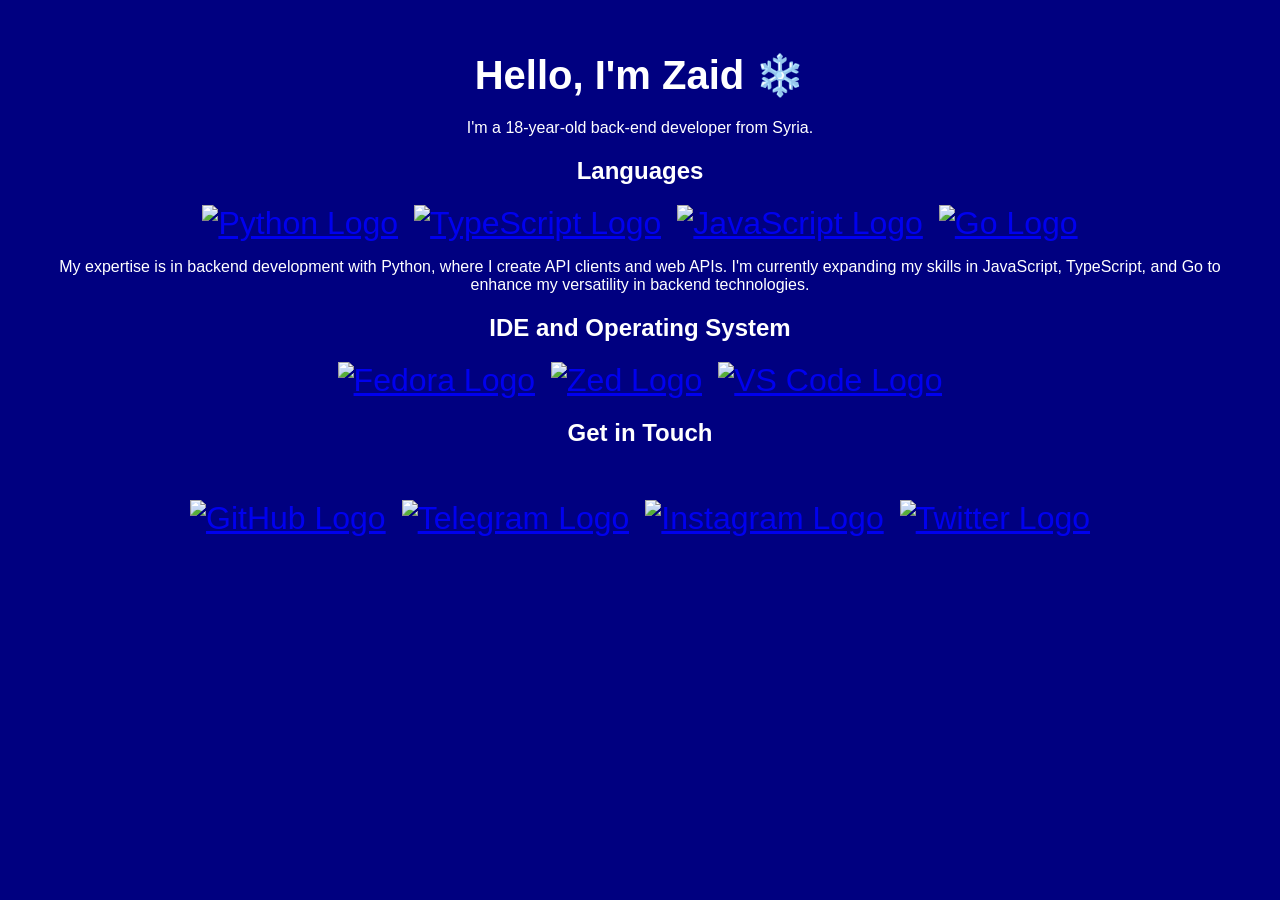
==== index.html @ 9bddb58c "Update index.html" ====
<!DOCTYPE html>
<html lang="en">
<head>
    <meta charset="UTF-8">
    <meta name="viewport" content="width=device-width, initial-scale=1.0">
    <meta property="og:title" content="It's Zaid" />
    <meta property="og:description" content="NOT BLUE" />
    <meta property="og:type" content="website" />
    <meta property="og:url" content="https://zaid.pro" />
    <meta property="og:image" content="https://avatars.githubusercontent.com/u/162994967?v=4" />
    <title>BLUE</title>
    <link rel="icon" type="image/png" href="https://raw.githubusercontent.com/7n2/nothing/main/me.png">
    <style>
        /* Base Styles */
        body {
            font-family: Arial, sans-serif;
            background-color: #000080;
            color: white;
            text-align: center;
            padding: 2em;
            margin: 0;
        }

        h1 {
            font-size: 2.5em;
            margin: 0.5em 0;
        }

        .section {
            opacity: 0;
            transform: translateY(30px);
            transition: opacity 1s ease, transform 1s ease;
            text-align: center;
        }

        .section.show {
            opacity: 1;
            transform: translateY(0);
        }

        .icons {
            display: flex;
            justify-content: center;
            gap: 1em;
            opacity: 0;
            transform: scale(0.8);
            transition: opacity 1s ease, transform 1s ease;
        }

        .icons.show {
            opacity: 1;
            transform: scale(1);
        }

        .icon {
            font-size: 2em;
            transition: transform 0.3s;
        }

        .icon:hover {
            transform: scale(1.2);
            color: #00bfff;
        }
    </style>
</head>
<body>
    <h1 class="section">Hello, I'm Zaid ❄️</h1>
    <p class="section">I'm a 18-year-old back-end developer from Syria.</p>

    <h2 class="section icons">Languages</h2>
    <div class="icons">
        <span class="icon">
            <a href="https://www.python.org/" target="_blank"><img src="https://raw.githubusercontent.com/devicons/devicon/refs/heads/master/icons/python/python-original.svg" height="50" width="50" alt="Python Logo" /></a> 
        </span>
        <span class="icon">
            <a href="https://www.typescriptlang.org/" target="_blank"><img src="https://raw.githubusercontent.com/devicons/devicon/master/icons/typescript/typescript-plain.svg" height="50" width="50" alt="TypeScript Logo" /></a>
        </span>
        <span class="icon">
            <a href="https://www.javascript.com/" target="_blank"><img src="https://raw.githubusercontent.com/devicons/devicon/refs/heads/master/icons/javascript/javascript-plain.svg" height="50" width="50" alt="JavaScript Logo" /></a> 
        </span>
        <span class="icon">
            <a href="https://go.dev/" target="_blank"><img src="https://go.dev/images/go-logo-white.svg" height="50" width="50" alt="Go Logo" /></a> 
        </span>
    </div>
    <p class="section">My expertise is in backend development with Python, where I create API clients and web APIs. I'm currently expanding my skills in JavaScript, TypeScript, and Go to enhance my versatility in backend technologies.</p>

    <h2 class="section icons">IDE and Operating System</h2>
    <div class="icons">
        <span class="icon">
            <a href="https://www.fedoraproject.org/" target="_blank"><img src="https://raw.githubusercontent.com/devicons/devicon/refs/heads/master/icons/fedora/fedora-plain.svg" height="50" width="50" alt="Fedora Logo" /></a> 
        </span>
        <span class="icon">
            <a href="https://zed.dev" target="_blank"><img src="https://zed.dev/favicon_white_64.png" height="50" width="50" alt="Zed Logo" /></a>
        </span>
        <span class="icon">
            <a href="https://code.visualstudio.com/" target="_blank"><img src="https://raw.githubusercontent.com/devicons/devicon/refs/heads/master/icons/vscode/vscode-original.svg" height="50" width="50" alt="VS Code Logo" /></a> 
        </span>
    </div>

    <h2 class="section icons">Get in Touch</h2>
    <p class="section">Feel free to reach out to me via my social media profiles below.</p>
    <div class="icons">
        <span class="icon">
            <a href="https://github.com/z44d" target="_blank"><img src="https://raw.githubusercontent.com/7n2/nothing/main/github-mark-white.png" height="50" width="50" alt="GitHub Logo" /></a> 
        </span>
        <span class="icon">
            <a href="https://telegram.me/DevZaid" target="_blank"><img src="https://raw.githubusercontent.com/7n2/nothing/main/tg.png" height="50" width="50" alt="Telegram Logo" /></a>
        </span>
        <span class="icon">
            <a href="https://instagram.com/22dec06" target="_blank"><img src="https://raw.githubusercontent.com/7n2/nothing/main/insta.png" height="50" width="50" alt="Instagram Logo" /></a> 
        </span>
        <span class="icon">
            <a href="https://x.com/y88f8" target="_blank"><img src="https://upload.wikimedia.org/wikipedia/commons/5/57/X_logo_2023_%28white%29.png" height="50" width="50" alt="Twitter Logo" /></a> 
        </span>
    </div>

    <script>
        // Function to reveal sections with a delay
        function revealSections() {
            const sections = document.querySelectorAll('.section');
            sections.forEach((section, index) => {
                setTimeout(() => {
                    section.classList.add('show');
                }, index * 200); // Staggered animation by 200ms for each section
            });
        }

        // Function to reveal icons with a delay
        function revealIcons() {
            const icons = document.querySelectorAll('.icons');
            icons.forEach((iconSet, index) => {
                setTimeout(() => {
                    iconSet.classList.add('show');
                }, index * 200); // Staggered icon appearance
            });
        }

        // Trigger animations on page load
        window.addEventListener('load', () => {
            revealSections();
            revealIcons();
        });
    </script>
</body>
</html>
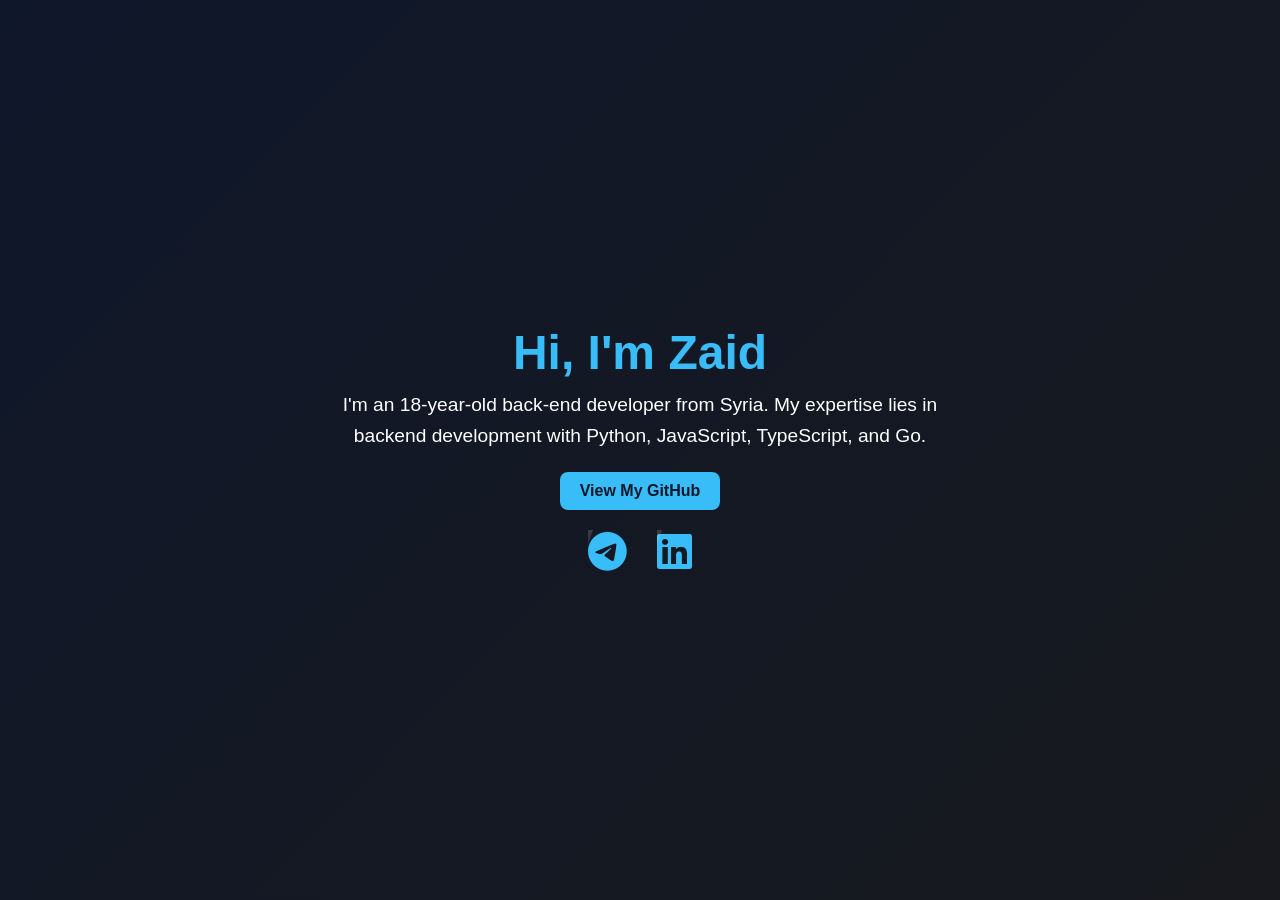
==== commit dbc58f89: "Update index.html" ====
--- a/index.html
+++ b/index.html
@@ -1,145 +1,169 @@
 <!DOCTYPE html>
 <html lang="en">
 <head>
-    <meta charset="UTF-8">
-    <meta name="viewport" content="width=device-width, initial-scale=1.0">
-    <meta property="og:title" content="It's Zaid" />
-    <meta property="og:description" content="NOT BLUE" />
+  <meta charset="UTF-8" />
+  <meta name="viewport" content="width=device-width, initial-scale=1.0" />
+  <title>Zaid — Backend Developer</title>
+  <meta property="og:description" content="NOT BLUE" />
     <meta property="og:type" content="website" />
     <meta property="og:url" content="https://zaid.pro" />
     <meta property="og:image" content="https://avatars.githubusercontent.com/u/162994967?v=4" />
-    <title>BLUE</title>
-    <link rel="icon" type="image/png" href="https://raw.githubusercontent.com/7n2/nothing/main/me.png">
-    <style>
-        /* Base Styles */
-        body {
-            font-family: Arial, sans-serif;
-            background-color: #000080;
-            color: white;
-            text-align: center;
-            padding: 2em;
-            margin: 0;
-        }
 
-        h1 {
-            font-size: 2.5em;
-            margin: 0.5em 0;
-        }
+  <link rel="icon" type="image/png" href="https://avatars.githubusercontent.com/u/162994967?v=4">
+  <link href="https://cdnjs.cloudflare.com/ajax/libs/font-awesome/6.5.0/css/all.min.css" rel="stylesheet" />
 
-        .section {
-            opacity: 0;
-            transform: translateY(30px);
-            transition: opacity 1s ease, transform 1s ease;
-            text-align: center;
-        }
+  <style>
+    * {
+      margin: 0;
+      padding: 0;
+      box-sizing: border-box;
+    }
 
-        .section.show {
-            opacity: 1;
-            transform: translateY(0);
-        }
+    html, body {
+      height: 100%;
+      font-family: 'Segoe UI', Tahoma, Geneva, Verdana, sans-serif;
+      overflow: hidden;
+    }
 
-        .icons {
-            display: flex;
-            justify-content: center;
-            gap: 1em;
-            opacity: 0;
-            transform: scale(0.8);
-            transition: opacity 1s ease, transform 1s ease;
-        }
+    
+    body {
+      background: linear-gradient(-45deg, #000000, #0f0f0f, #1a1a1a, #0f172a);
+      background-size: 400% 400%;
+      animation: gradientMove 5s ease infinite;
+      color: white;
+    }
 
-        .icons.show {
-            opacity: 1;
-            transform: scale(1);
-        }
+    @keyframes gradientMove {
+      0% { background-position: 0% 50%; }
+      50% { background-position: 100% 50%; }
+      100% { background-position: 0% 50%; }
+    }
 
-        .icon {
-            font-size: 2em;
-            transition: transform 0.3s;
-        }
+    .content {
+      height: 100%;
+      display: flex;
+      flex-direction: column;
+      justify-content: center;
+      align-items: center;
+      text-align: center;
+      padding: 20px;
+    }
 
-        .icon:hover {
-            transform: scale(1.2);
-            color: #00bfff;
-        }
-    </style>
+    h1 {
+      font-size: 3em;
+      margin-bottom: 10px;
+      color: #38bdf8;
+    }
+
+    p {
+      font-size: 1.2em;
+      max-width: 600px;
+      margin-bottom: 20px;
+      line-height: 1.6;
+    }
+
+    .button {
+      position: relative;
+      display: inline-block;
+      background-color: #38bdf8;
+      color: #0f172a;
+      padding: 10px 20px;
+      text-decoration: none;
+      border-radius: 8px;
+      font-weight: bold;
+      margin-bottom: 20px;
+      overflow: hidden;
+      transition: background 0.3s, transform 0.1s;
+    }
+
+    .button:hover {
+      background-color: #0ea5e9;
+    }
+
+    .button:active {
+      transform: scale(0.95);
+    }
+
+    .button::before {
+      content: '';
+      position: absolute;
+      top: 0;
+      left: -75%;
+      width: 50%;
+      height: 100%;
+      background: linear-gradient(120deg, rgba(255,255,255,0.3), transparent);
+      transform: skewX(-20deg);
+    }
+
+    .button:hover::before {
+      animation: shine 0.75s ease-out;
+    }
+
+    @keyframes shine {
+      0% { left: -75%; }
+      100% { left: 125%; }
+    }
+
+    .social-icons {
+      display: flex;
+      gap: 30px;
+    }
+
+    .social-icons a {
+      position: relative;
+      font-size: 2.5em;
+      color: #38bdf8;
+      transition: color 0.3s, transform 0.1s;
+      overflow: hidden;
+    }
+
+    .social-icons a:hover {
+      color: #0ea5e9;
+    }
+
+    .social-icons a:active {
+      transform: scale(0.95);
+    }
+
+    .social-icons a::before {
+      content: '';
+      position: absolute;
+      top: 0;
+      left: -60%;
+      width: 50%;
+      height: 100%;
+      background: linear-gradient(120deg, rgba(255,255,255,0.25), transparent);
+      transform: skewX(-20deg);
+      pointer-events: none;
+    }
+
+    .social-icons a:hover::before {
+      animation: shine-icon 0.7s ease-out;
+    }
+
+    @keyframes shine-icon {
+      0% { left: -60%; }
+      100% { left: 120%; }
+    }
+  </style>
 </head>
 <body>
-    <h1 class="section">Hello, I'm Zaid ❄️</h1>
-    <p class="section">I'm a 18-year-old back-end developer from Syria.</p>
 
-    <h2 class="section icons">Languages</h2>
-    <div class="icons">
-        <span class="icon">
-            <a href="https://www.python.org/" target="_blank"><img src="https://raw.githubusercontent.com/devicons/devicon/refs/heads/master/icons/python/python-original.svg" height="50" width="50" alt="Python Logo" /></a> 
-        </span>
-        <span class="icon">
-            <a href="https://www.typescriptlang.org/" target="_blank"><img src="https://raw.githubusercontent.com/devicons/devicon/master/icons/typescript/typescript-plain.svg" height="50" width="50" alt="TypeScript Logo" /></a>
-        </span>
-        <span class="icon">
-            <a href="https://www.javascript.com/" target="_blank"><img src="https://raw.githubusercontent.com/devicons/devicon/refs/heads/master/icons/javascript/javascript-plain.svg" height="50" width="50" alt="JavaScript Logo" /></a> 
-        </span>
-        <span class="icon">
-            <a href="https://go.dev/" target="_blank"><img src="https://go.dev/images/go-logo-white.svg" height="50" width="50" alt="Go Logo" /></a> 
-        </span>
+  <div class="content">
+    <h1>Hi, I'm Zaid</h1>
+    <p>I'm an 18-year-old back-end developer from Syria. My expertise lies in backend development with Python, JavaScript, TypeScript, and Go.</p>
+
+    <a class="button" href="https://github.com/z44d" target="_blank">View My GitHub</a>
+
+    <div class="social-icons">
+      <a href="https://t.me/DevZaid" target="_blank" title="Telegram">
+        <i class="fab fa-telegram"></i>
+      </a>
+      <a href="https://www.linkedin.com/in/z44d" target="_blank" title="LinkedIn">
+        <i class="fab fa-linkedin"></i>
+      </a>
     </div>
-    <p class="section">My expertise is in backend development with Python, where I create API clients and web APIs. I'm currently expanding my skills in JavaScript, TypeScript, and Go to enhance my versatility in backend technologies.</p>
+  </div>
 
-    <h2 class="section icons">IDE and Operating System</h2>
-    <div class="icons">
-        <span class="icon">
-            <a href="https://www.fedoraproject.org/" target="_blank"><img src="https://raw.githubusercontent.com/devicons/devicon/refs/heads/master/icons/fedora/fedora-plain.svg" height="50" width="50" alt="Fedora Logo" /></a> 
-        </span>
-        <span class="icon">
-            <a href="https://zed.dev" target="_blank"><img src="https://zed.dev/favicon_white_64.png" height="50" width="50" alt="Zed Logo" /></a>
-        </span>
-        <span class="icon">
-            <a href="https://code.visualstudio.com/" target="_blank"><img src="https://raw.githubusercontent.com/devicons/devicon/refs/heads/master/icons/vscode/vscode-original.svg" height="50" width="50" alt="VS Code Logo" /></a> 
-        </span>
-    </div>
-
-    <h2 class="section icons">Get in Touch</h2>
-    <p class="section">Feel free to reach out to me via my social media profiles below.</p>
-    <div class="icons">
-        <span class="icon">
-            <a href="https://github.com/z44d" target="_blank"><img src="https://raw.githubusercontent.com/7n2/nothing/main/github-mark-white.png" height="50" width="50" alt="GitHub Logo" /></a> 
-        </span>
-        <span class="icon">
-            <a href="https://telegram.me/DevZaid" target="_blank"><img src="https://raw.githubusercontent.com/7n2/nothing/main/tg.png" height="50" width="50" alt="Telegram Logo" /></a>
-        </span>
-        <span class="icon">
-            <a href="https://instagram.com/22dec06" target="_blank"><img src="https://raw.githubusercontent.com/7n2/nothing/main/insta.png" height="50" width="50" alt="Instagram Logo" /></a> 
-        </span>
-        <span class="icon">
-            <a href="https://x.com/y88f8" target="_blank"><img src="https://upload.wikimedia.org/wikipedia/commons/5/57/X_logo_2023_%28white%29.png" height="50" width="50" alt="Twitter Logo" /></a> 
-        </span>
-    </div>
-
-    <script>
-        // Function to reveal sections with a delay
-        function revealSections() {
-            const sections = document.querySelectorAll('.section');
-            sections.forEach((section, index) => {
-                setTimeout(() => {
-                    section.classList.add('show');
-                }, index * 200); // Staggered animation by 200ms for each section
-            });
-        }
-
-        // Function to reveal icons with a delay
-        function revealIcons() {
-            const icons = document.querySelectorAll('.icons');
-            icons.forEach((iconSet, index) => {
-                setTimeout(() => {
-                    iconSet.classList.add('show');
-                }, index * 200); // Staggered icon appearance
-            });
-        }
-
-        // Trigger animations on page load
-        window.addEventListener('load', () => {
-            revealSections();
-            revealIcons();
-        });
-    </script>
 </body>
 </html>
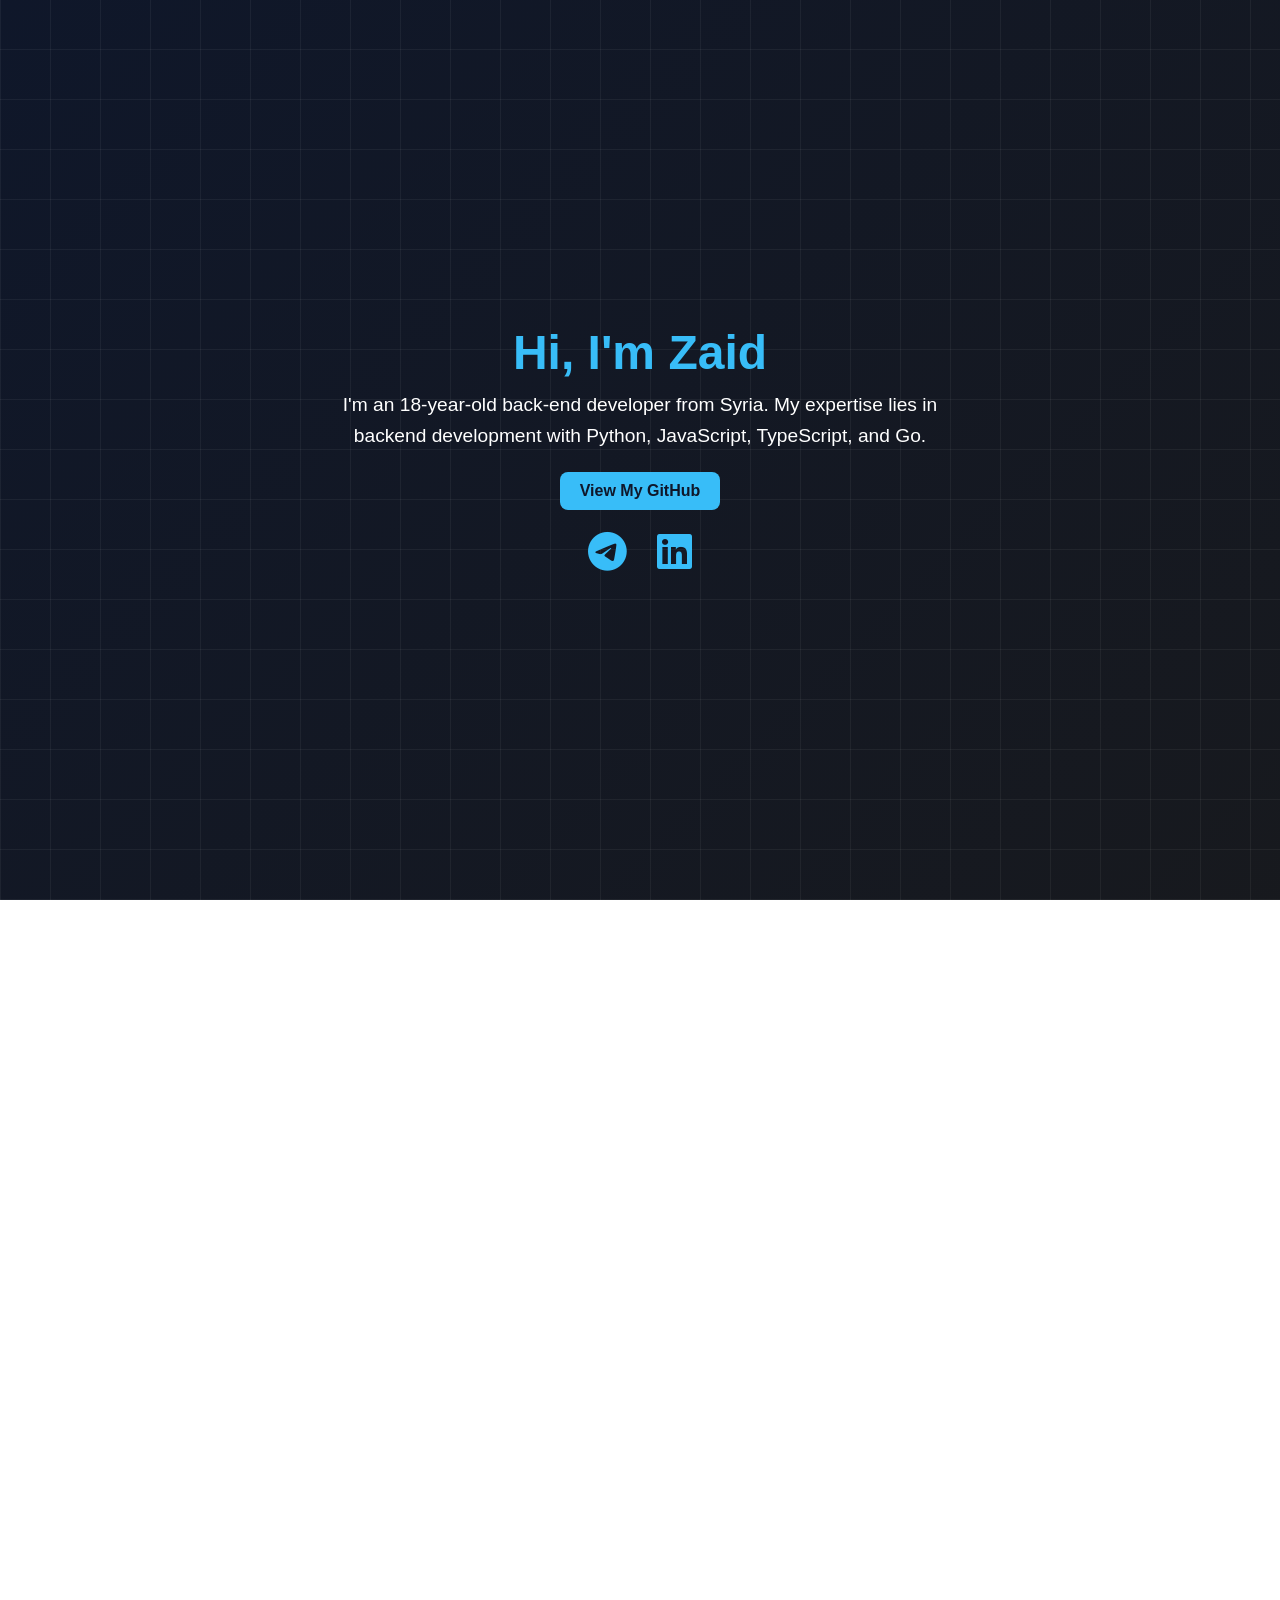
==== commit 0f277090: "Update index.html" ====
--- a/index.html
+++ b/index.html
@@ -4,10 +4,10 @@
   <meta charset="UTF-8" />
   <meta name="viewport" content="width=device-width, initial-scale=1.0" />
   <title>Zaid — Backend Developer</title>
-  <meta property="og:description" content="NOT BLUE" />
-    <meta property="og:type" content="website" />
-    <meta property="og:url" content="https://zaid.pro" />
-    <meta property="og:image" content="https://avatars.githubusercontent.com/u/162994967?v=4" />
+  <meta property="og:description" content=":)" />
+  <meta property="og:type" content="website" />
+  <meta property="og:url" content="https://zaid.pro" />
+  <meta property="og:image" content="https://avatars.githubusercontent.com/u/162994967?v=4" />
 
   <link rel="icon" type="image/png" href="https://avatars.githubusercontent.com/u/162994967?v=4">
   <link href="https://cdnjs.cloudflare.com/ajax/libs/font-awesome/6.5.0/css/all.min.css" rel="stylesheet" />
@@ -23,13 +23,13 @@
       height: 100%;
       font-family: 'Segoe UI', Tahoma, Geneva, Verdana, sans-serif;
       overflow: hidden;
+      position: relative;
     }
 
-    
     body {
       background: linear-gradient(-45deg, #000000, #0f0f0f, #1a1a1a, #0f172a);
       background-size: 400% 400%;
-      animation: gradientMove 5s ease infinite;
+      animation: gradientMove 1.5s linear infinite;
       color: white;
     }
 
@@ -39,7 +39,30 @@
       100% { background-position: 0% 50%; }
     }
 
+    /* شبكة خلفية متحركة */
+    body::before {
+      content: '';
+      position: absolute;
+      top: 0;
+      left: 0;
+      width: 200%;
+      height: 200%;
+      background-image: linear-gradient(0deg, rgba(255,255,255,0.05) 1px, transparent 1px),
+                        linear-gradient(90deg, rgba(255,255,255,0.05) 1px, transparent 1px);
+      background-size: 50px 50px;
+      animation: gridMove 8s linear infinite;
+      pointer-events: none;
+      z-index: 0;
+    }
+
+    @keyframes gridMove {
+      0% { transform: translate(0, 0); }
+      100% { transform: translate(-50px, -50px); }
+    }
+
     .content {
+      position: relative;
+      z-index: 1;
       height: 100%;
       display: flex;
       flex-direction: column;
@@ -93,10 +116,13 @@
       height: 100%;
       background: linear-gradient(120deg, rgba(255,255,255,0.3), transparent);
       transform: skewX(-20deg);
+      opacity: 0;
+      pointer-events: none;
     }
 
     .button:hover::before {
       animation: shine 0.75s ease-out;
+      opacity: 1;
     }
 
     @keyframes shine {
@@ -135,10 +161,12 @@
       background: linear-gradient(120deg, rgba(255,255,255,0.25), transparent);
       transform: skewX(-20deg);
       pointer-events: none;
+      opacity: 0;
     }
 
     .social-icons a:hover::before {
       animation: shine-icon 0.7s ease-out;
+      opacity: 1;
     }
 
     @keyframes shine-icon {
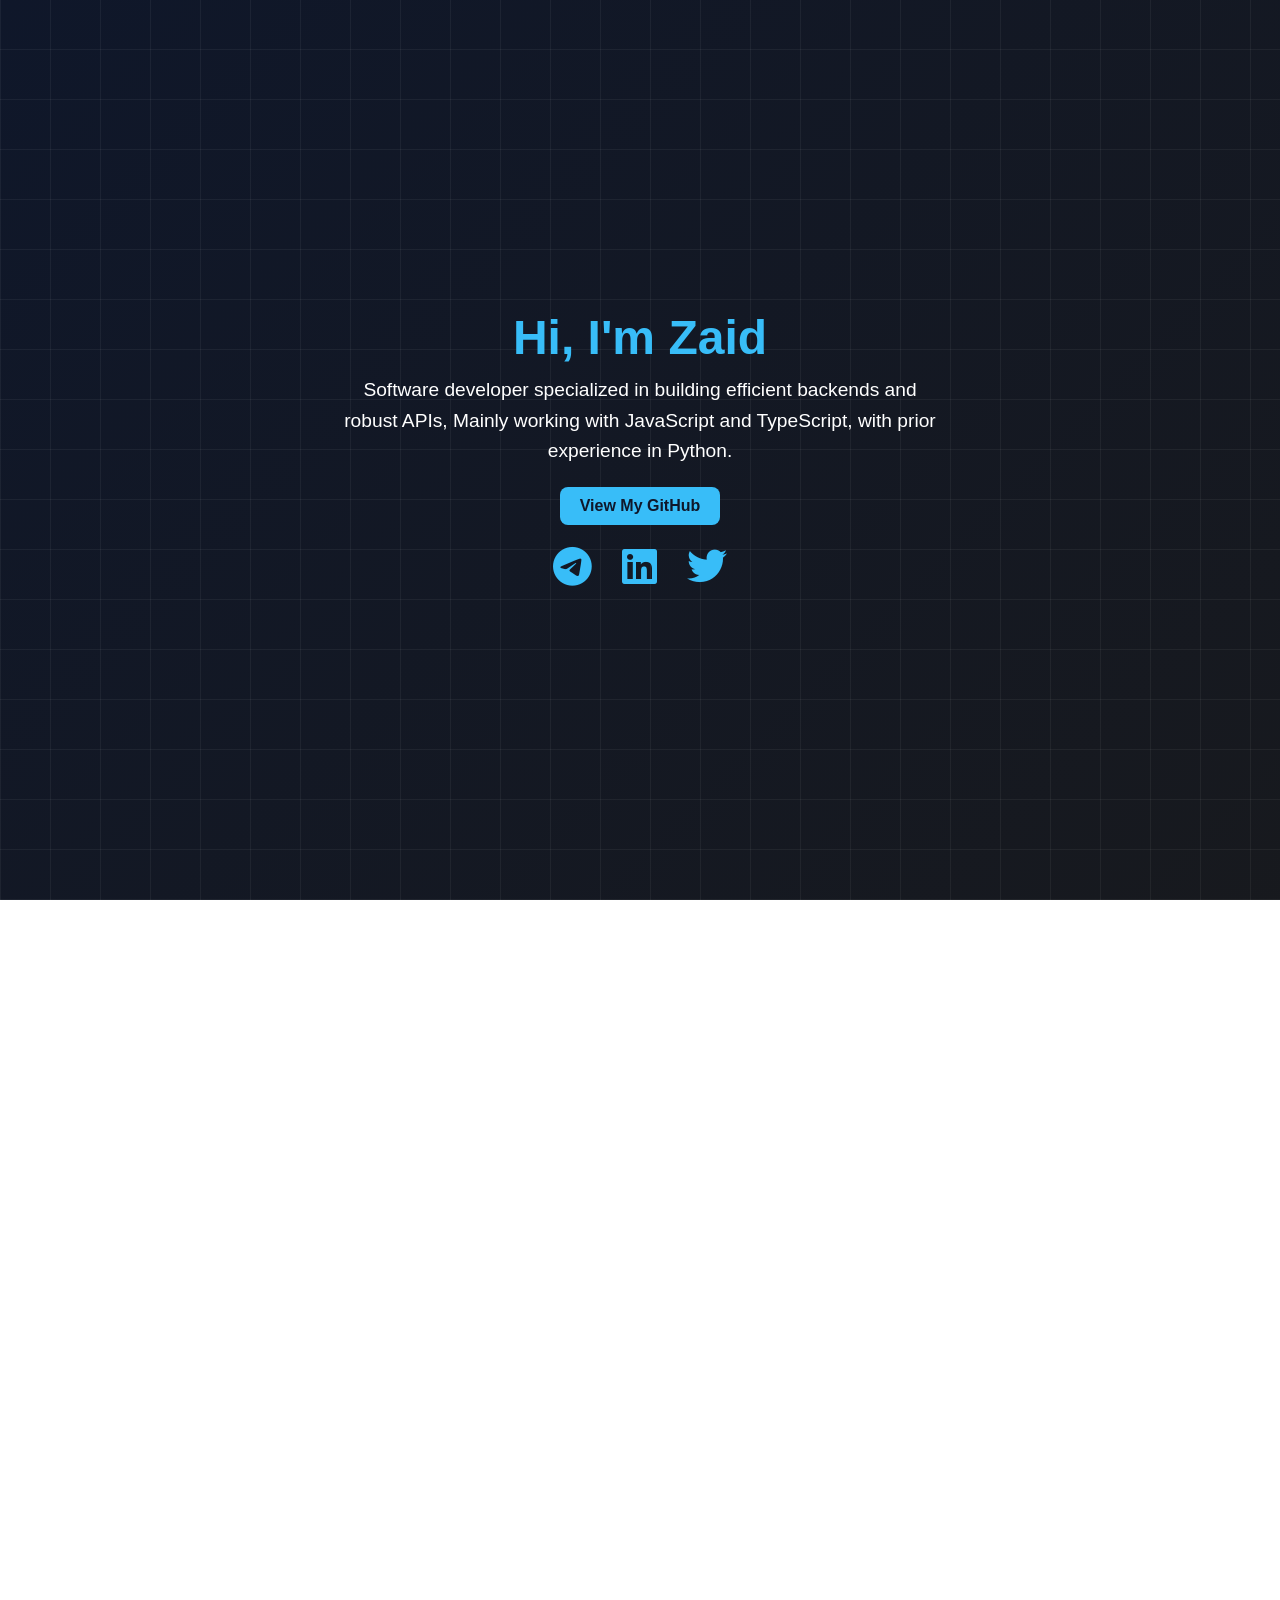
==== commit 28463007: "Update index.html" ====
--- a/index.html
+++ b/index.html
@@ -39,7 +39,6 @@
       100% { background-position: 0% 50%; }
     }
 
-    /* شبكة خلفية متحركة */
     body::before {
       content: '';
       position: absolute;
@@ -179,7 +178,8 @@
 
   <div class="content">
     <h1>Hi, I'm Zaid</h1>
-    <p>I'm an 18-year-old back-end developer from Syria. My expertise lies in backend development with Python, JavaScript, TypeScript, and Go.</p>
+    <p>Software developer specialized in building efficient backends and robust APIs,
+      Mainly working with JavaScript and TypeScript, with prior experience in Python.</p>
 
     <a class="button" href="https://github.com/z44d" target="_blank">View My GitHub</a>
 
@@ -190,6 +190,9 @@
       <a href="https://www.linkedin.com/in/z44d" target="_blank" title="LinkedIn">
         <i class="fab fa-linkedin"></i>
       </a>
+      <a href="https://x.com/0z44d" target="_blank" title="X">
+        <i class="fab fa-twitter"></i>
+      </a>
     </div>
   </div>
 
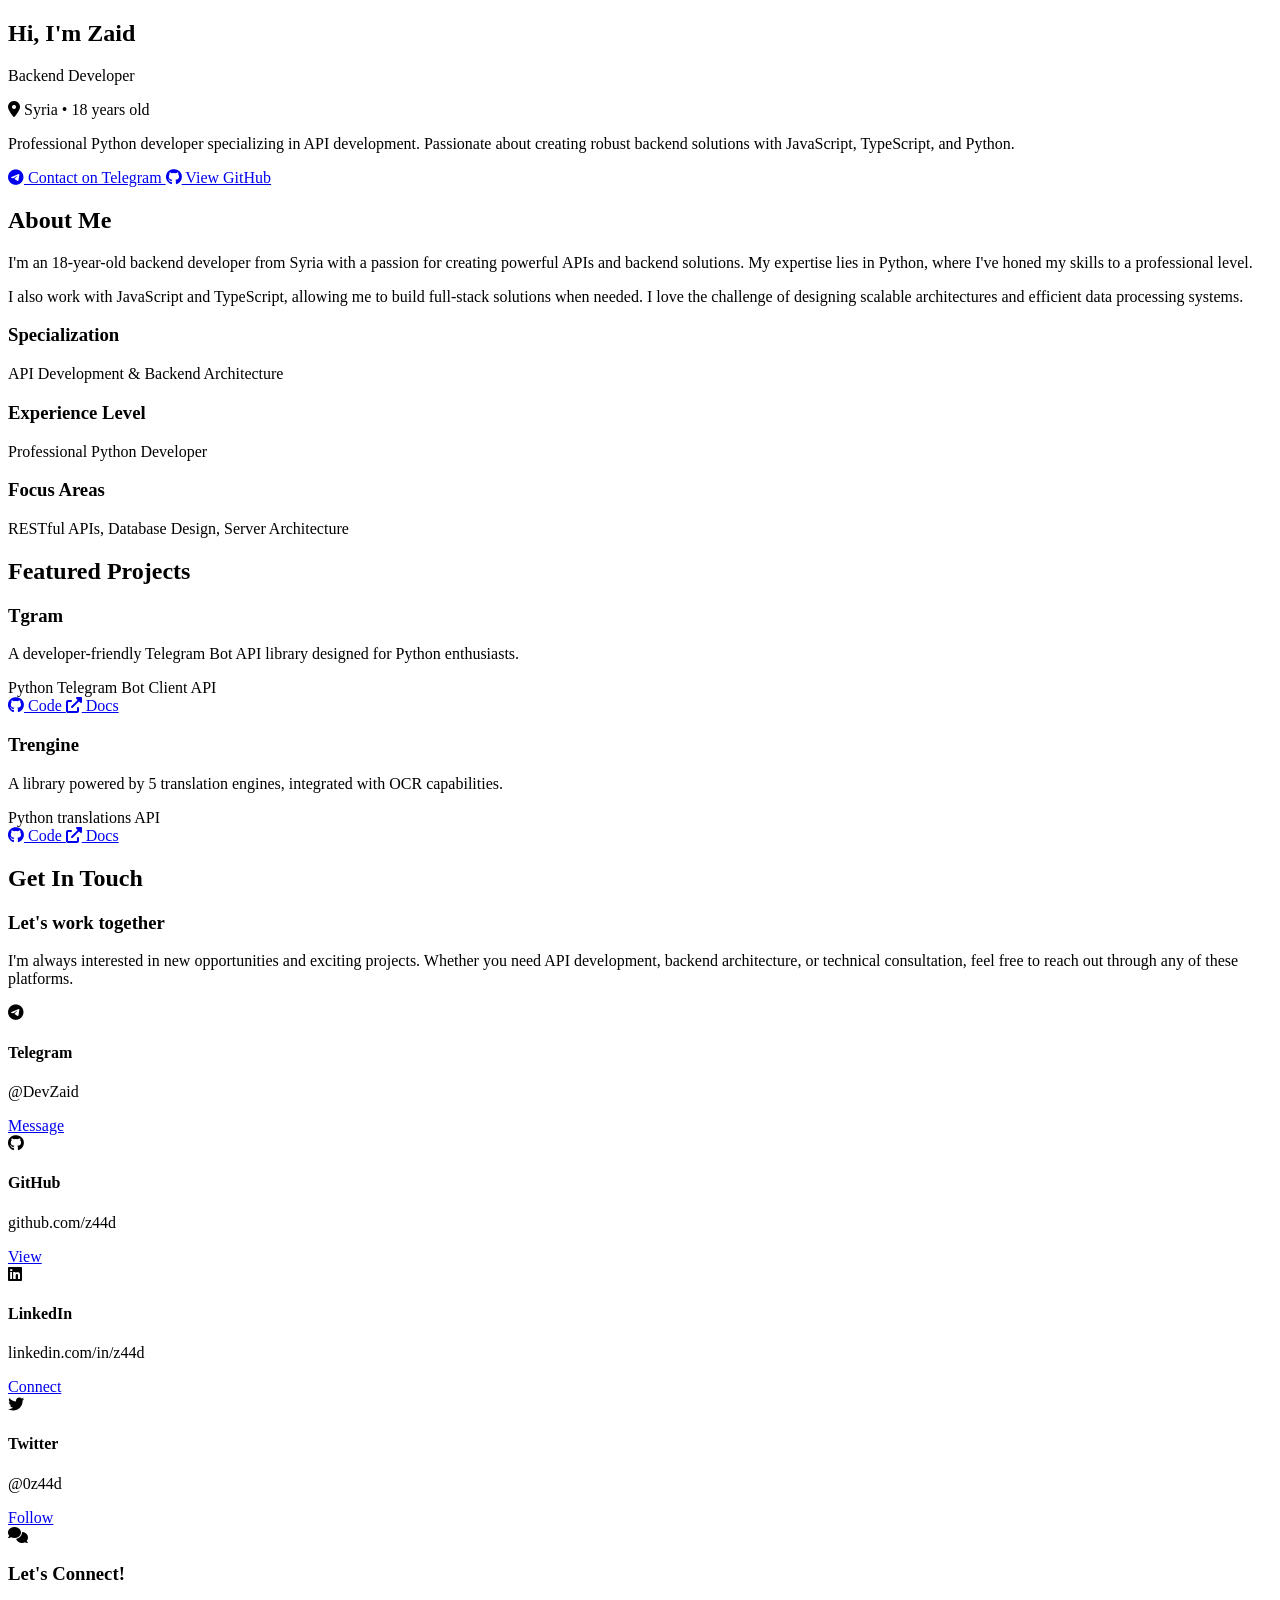
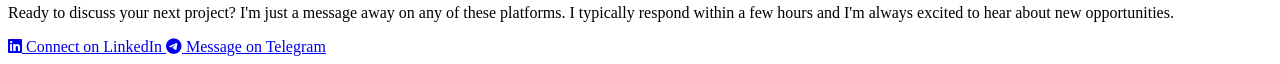
==== commit 868310e9: "Update index.html" ====
--- a/index.html
+++ b/index.html
@@ -1,200 +1,304 @@
 <!DOCTYPE html>
 <html lang="en">
 <head>
-  <meta charset="UTF-8" />
-  <meta name="viewport" content="width=device-width, initial-scale=1.0" />
-  <title>Zaid — Backend Developer</title>
-  <meta property="og:description" content=":)" />
-  <meta property="og:type" content="website" />
-  <meta property="og:url" content="https://zaid.pro" />
-  <meta property="og:image" content="https://avatars.githubusercontent.com/u/162994967?v=4" />
-
-  <link rel="icon" type="image/png" href="https://avatars.githubusercontent.com/u/162994967?v=4">
-  <link href="https://cdnjs.cloudflare.com/ajax/libs/font-awesome/6.5.0/css/all.min.css" rel="stylesheet" />
-
-  <style>
-    * {
-      margin: 0;
-      padding: 0;
-      box-sizing: border-box;
-    }
-
-    html, body {
-      height: 100%;
-      font-family: 'Segoe UI', Tahoma, Geneva, Verdana, sans-serif;
-      overflow: hidden;
-      position: relative;
-    }
-
-    body {
-      background: linear-gradient(-45deg, #000000, #0f0f0f, #1a1a1a, #0f172a);
-      background-size: 400% 400%;
-      animation: gradientMove 1.5s linear infinite;
-      color: white;
-    }
-
-    @keyframes gradientMove {
-      0% { background-position: 0% 50%; }
-      50% { background-position: 100% 50%; }
-      100% { background-position: 0% 50%; }
-    }
-
-    body::before {
-      content: '';
-      position: absolute;
-      top: 0;
-      left: 0;
-      width: 200%;
-      height: 200%;
-      background-image: linear-gradient(0deg, rgba(255,255,255,0.05) 1px, transparent 1px),
-                        linear-gradient(90deg, rgba(255,255,255,0.05) 1px, transparent 1px);
-      background-size: 50px 50px;
-      animation: gridMove 8s linear infinite;
-      pointer-events: none;
-      z-index: 0;
-    }
-
-    @keyframes gridMove {
-      0% { transform: translate(0, 0); }
-      100% { transform: translate(-50px, -50px); }
-    }
-
-    .content {
-      position: relative;
-      z-index: 1;
-      height: 100%;
-      display: flex;
-      flex-direction: column;
-      justify-content: center;
-      align-items: center;
-      text-align: center;
-      padding: 20px;
-    }
-
-    h1 {
-      font-size: 3em;
-      margin-bottom: 10px;
-      color: #38bdf8;
-    }
-
-    p {
-      font-size: 1.2em;
-      max-width: 600px;
-      margin-bottom: 20px;
-      line-height: 1.6;
-    }
-
-    .button {
-      position: relative;
-      display: inline-block;
-      background-color: #38bdf8;
-      color: #0f172a;
-      padding: 10px 20px;
-      text-decoration: none;
-      border-radius: 8px;
-      font-weight: bold;
-      margin-bottom: 20px;
-      overflow: hidden;
-      transition: background 0.3s, transform 0.1s;
-    }
-
-    .button:hover {
-      background-color: #0ea5e9;
-    }
-
-    .button:active {
-      transform: scale(0.95);
-    }
-
-    .button::before {
-      content: '';
-      position: absolute;
-      top: 0;
-      left: -75%;
-      width: 50%;
-      height: 100%;
-      background: linear-gradient(120deg, rgba(255,255,255,0.3), transparent);
-      transform: skewX(-20deg);
-      opacity: 0;
-      pointer-events: none;
-    }
-
-    .button:hover::before {
-      animation: shine 0.75s ease-out;
-      opacity: 1;
-    }
-
-    @keyframes shine {
-      0% { left: -75%; }
-      100% { left: 125%; }
-    }
-
-    .social-icons {
-      display: flex;
-      gap: 30px;
-    }
-
-    .social-icons a {
-      position: relative;
-      font-size: 2.5em;
-      color: #38bdf8;
-      transition: color 0.3s, transform 0.1s;
-      overflow: hidden;
-    }
-
-    .social-icons a:hover {
-      color: #0ea5e9;
-    }
-
-    .social-icons a:active {
-      transform: scale(0.95);
-    }
-
-    .social-icons a::before {
-      content: '';
-      position: absolute;
-      top: 0;
-      left: -60%;
-      width: 50%;
-      height: 100%;
-      background: linear-gradient(120deg, rgba(255,255,255,0.25), transparent);
-      transform: skewX(-20deg);
-      pointer-events: none;
-      opacity: 0;
-    }
-
-    .social-icons a:hover::before {
-      animation: shine-icon 0.7s ease-out;
-      opacity: 1;
-    }
-
-    @keyframes shine-icon {
-      0% { left: -60%; }
-      100% { left: 120%; }
-    }
-  </style>
+    <meta charset="UTF-8">
+    <meta name="viewport" content="width=device-width, initial-scale=1.0">
+    <title>Zaid - Backend Developer</title>
+    <link rel="stylesheet" href="styles.css">
+    <link href="https://cdnjs.cloudflare.com/ajax/libs/font-awesome/6.0.0/css/all.min.css" rel="stylesheet">
 </head>
 <body>
-
-  <div class="content">
-    <h1>Hi, I'm Zaid</h1>
-    <p>Software developer specialized in building efficient backends and robust APIs,
-      Mainly working with JavaScript and TypeScript, with prior experience in Python.</p>
-
-    <a class="button" href="https://github.com/z44d" target="_blank">View My GitHub</a>
-
-    <div class="social-icons">
-      <a href="https://t.me/DevZaid" target="_blank" title="Telegram">
-        <i class="fab fa-telegram"></i>
-      </a>
-      <a href="https://www.linkedin.com/in/z44d" target="_blank" title="LinkedIn">
-        <i class="fab fa-linkedin"></i>
-      </a>
-      <a href="https://x.com/0z44d" target="_blank" title="X">
-        <i class="fab fa-twitter"></i>
-      </a>
-    </div>
-  </div>
-
+    <main class="main-container">
+        <!-- Background blur effects -->
+        <div class="background-effects">
+            <div class="blur-orb blur-orb-1"></div>
+            <div class="blur-orb blur-orb-2"></div>
+            <div class="blur-orb blur-orb-3"></div>
+        </div>
+
+        <div class="content-wrapper">
+            <!-- Hero Section -->
+            <section class="hero-section">
+                <div class="hero-content">
+                    <div class="profile-section">
+                        <!-- <div class="profile-image">
+                            <div class="profile-inner">
+                                <span class="profile-letter">Z</span>
+                            </div>
+                        </div> -->
+                        <h1 class="hero-title">
+                            Hi, I'm <span class="gradient-text">Zaid</span>
+                        </h1>
+                        <p class="hero-subtitle">Backend Developer</p>
+                        <div class="hero-location">
+                            <i class="fas fa-map-marker-alt"></i>
+                            <span>Syria</span>
+                            <span>•</span>
+                            <span>18 years old</span>
+                        </div>
+                    </div>
+
+                    <p class="hero-description">
+                        Professional Python developer specializing in API development. Passionate about creating robust backend
+                        solutions with JavaScript, TypeScript, and Python.
+                    </p>
+
+                    <div class="hero-buttons">
+                        <a href="https://t.me/DevZaid" target="_blank" class="btn btn-primary">
+                            <i class="fab fa-telegram"></i>
+                            Contact on Telegram
+                        </a>
+                        <a href="https://github.com/z44d" target="_blank" class="btn btn-outline">
+                            <i class="fab fa-github"></i>
+                            View GitHub
+                        </a>
+                    </div>
+                </div>
+            </section>
+
+            <!-- About Section -->
+            <section class="about-section">
+                <div class="container">
+                    <div class="glass-card">
+                        <h2 class="section-title">
+                            About <span class="gradient-text">Me</span>
+                        </h2>
+
+                        <div class="about-grid">
+                            <div class="about-text">
+                                <p class="about-paragraph">
+                                    I'm an 18-year-old backend developer from Syria with a passion for creating powerful APIs and backend
+                                    solutions. My expertise lies in Python, where I've honed my skills to a professional level.
+                                </p>
+                                <p class="about-paragraph">
+                                    I also work with JavaScript and TypeScript, allowing me to build full-stack solutions when needed. I
+                                    love the challenge of designing scalable architectures and efficient data processing systems.
+                                </p>
+                            </div>
+
+                            <div class="about-cards">
+                                <div class="info-card blue">
+                                    <h3>Specialization</h3>
+                                    <p>API Development & Backend Architecture</p>
+                                </div>
+                                <div class="info-card cyan">
+                                    <h3>Experience Level</h3>
+                                    <p>Professional Python Developer</p>
+                                </div>
+                                <div class="info-card blue">
+                                    <h3>Focus Areas</h3>
+                                    <p>RESTful APIs, Database Design, Server Architecture</p>
+                                </div>
+                            </div>
+                        </div>
+                    </div>
+                </div>
+            </section>
+
+            <!-- Skills Section
+            <section class="skills-section">
+                <div class="container">
+                    <h2 class="section-title">
+                        Technical <span class="gradient-text">Skills</span>
+                    </h2>
+
+                    <div class="skills-grid">
+                        <div class="skill-card">
+                            <div class="skill-header">
+                                <h3>Python</h3>
+                                <span>95%</span>
+                            </div>
+                            <div class="skill-bar">
+                                <div class="skill-progress" data-width="95" style="background: linear-gradient(to right, #3b82f6, #2563eb);"></div>
+                            </div>
+                            <p class="skill-description">Professional level - API development, data processing</p>
+                        </div>
+
+                        <div class="skill-card">
+                            <div class="skill-header">
+                                <h3>JavaScript</h3>
+                                <span>85%</span>
+                            </div>
+                            <div class="skill-bar">
+                                <div class="skill-progress" data-width="85" style="background: linear-gradient(to right, #06b6d4, #0891b2);"></div>
+                            </div>
+                            <p class="skill-description">Backend & frontend development</p>
+                        </div>
+
+                        <div class="skill-card">
+                            <div class="skill-header">
+                                <h3>TypeScript</h3>
+                                <span>80%</span>
+                            </div>
+                            <div class="skill-bar">
+                                <div class="skill-progress" data-width="80" style="background: linear-gradient(to right, #60a5fa, #06b6d4);"></div>
+                            </div>
+                            <p class="skill-description">Type-safe development</p>
+                        </div>
+
+                        <div class="skill-card">
+                            <div class="skill-header">
+                                <h3>API Design</h3>
+                                <span>90%</span>
+                            </div>
+                            <div class="skill-bar">
+                                <div class="skill-progress" data-width="90" style="background: linear-gradient(to right, #2563eb, #0891b2);"></div>
+                            </div>
+                            <p class="skill-description">RESTful APIs, GraphQL, WebSocket</p>
+                        </div>
+
+                        <div class="skill-card">
+                            <div class="skill-header">
+                                <h3>Database Design</h3>
+                                <span>85%</span>
+                            </div>
+                            <div class="skill-bar">
+                                <div class="skill-progress" data-width="85" style="background: linear-gradient(to right, #22d3ee, #3b82f6);"></div>
+                            </div>
+                            <p class="skill-description">SQL, NoSQL, optimization</p>
+                        </div>
+
+                        <div class="skill-card">
+                            <div class="skill-header">
+                                <h3>Server Architecture</h3>
+                                <span>80%</span>
+                            </div>
+                            <div class="skill-bar">
+                                <div class="skill-progress" data-width="80" style="background: linear-gradient(to right, #3b82f6, #22d3ee);"></div>
+                            </div>
+                            <p class="skill-description">Scalable backend systems</p>
+                        </div>
+                    </div>
+                </div>
+            </section> -->
+
+            <!-- Projects Section -->
+            <section class="projects-section">
+                <div class="container">
+                    <h2 class="section-title">
+                        Featured <span class="gradient-text">Projects</span>
+                    </h2>
+
+                    <div class="projects-grid">
+                        <div class="project-card blue-gradient">
+                            <h3>Tgram</h3>
+                            <p> A developer-friendly Telegram Bot API library designed for Python enthusiasts. </p>
+                            <div class="tech-tags">
+                                <span class="tech-tag">Python</span>
+                                <span class="tech-tag">Telegram</span>
+                                <span class="tech-tag">Bot</span>
+                                <span class="tech-tag">Client</span>
+                                <span class="tech-tag">API</span>
+                            </div>
+                            <div class="project-buttons">
+                                <a href="https://github.com/z44d/tgram" class="btn btn-small btn-outline-blue">
+                                    <i class="fab fa-github"></i> Code
+                                </a>
+                                <a href="https://z44d.github.io/tgram/" class="btn btn-small btn-outline-cyan">
+                                    <i class="fas fa-external-link-alt"></i> Docs
+                                </a>
+                            </div>
+                        </div>
+
+                        <div class="project-card cyan-gradient">
+                            <h3>Trengine</h3>
+                            <p> A library powered by 5 translation engines, integrated with OCR capabilities. </p>
+                            <div class="tech-tags">
+                                <span class="tech-tag">Python</span>
+                                <span class="tech-tag">translations</span>
+                                <span class="tech-tag">API</span>
+                            </div>
+                            <div class="project-buttons">
+                                <a href="https://github.com/z44d/trengine" class="btn btn-small btn-outline-blue">
+                                    <i class="fab fa-github"></i> Code
+                                </a>
+                                <a href="https://z44d.github.io/trengine/" class="btn btn-small btn-outline-cyan">
+                                    <i class="fas fa-external-link-alt"></i> Docs
+                                </a>
+                            </div>
+                        </div>
+                </div>
+            </section>
+
+            <!-- Contact Section -->
+            <section class="contact-section">
+                <div class="container">
+                    <h2 class="section-title">
+                        Get In <span class="gradient-text">Touch</span>
+                    </h2>
+
+                    <div class="contact-grid">
+                        <div class="contact-info">
+                            <h3>Let's work together</h3>
+                            <p class="contact-description">
+                                I'm always interested in new opportunities and exciting projects. Whether you need API development,
+                                backend architecture, or technical consultation, feel free to reach out through any of these platforms.
+                            </p>
+
+                            <div class="contact-methods">
+                                <div class="contact-card blue">
+                                    <i class="fab fa-telegram"></i>
+                                    <div class="contact-details">
+                                        <h4>Telegram</h4>
+                                        <p>@DevZaid</p>
+                                    </div>
+                                    <a href="https://t.me/DevZaid" target="_blank" class="btn btn-small btn-primary">Message</a>
+                                </div>
+
+                                <div class="contact-card cyan">
+                                    <i class="fab fa-github"></i>
+                                    <div class="contact-details">
+                                        <h4>GitHub</h4>
+                                        <p>github.com/z44d</p>
+                                    </div>
+                                    <a href="https://github.com/z44d" target="_blank" class="btn btn-small btn-outline-cyan">View</a>
+                                </div>
+
+                                <div class="contact-card blue">
+                                    <i class="fab fa-linkedin"></i>
+                                    <div class="contact-details">
+                                        <h4>LinkedIn</h4>
+                                        <p>linkedin.com/in/z44d</p>
+                                    </div>
+                                    <a href="https://linkedin.com/in/z44d" target="_blank" class="btn btn-small btn-primary">Connect</a>
+                                </div>
+
+                                <div class="contact-card cyan">
+                                    <i class="fab fa-twitter"></i>
+                                    <div class="contact-details">
+                                        <h4>Twitter</h4>
+                                        <p>@0z44d</p>
+                                    </div>
+                                    <a href="https://twitter.com/0z44d" target="_blank" class="btn btn-small btn-outline-cyan">Follow</a>
+                                </div>
+                            </div>
+                        </div>
+
+                        <div class="contact-cta">
+                            <div class="cta-content">
+                                <div class="cta-icon">
+                                    <i class="fas fa-comments"></i>
+                                </div>
+                                <h3>Let's Connect!</h3>
+                                <p>Ready to discuss your next project? I'm just a message away on any of these platforms. I typically respond within a few hours and I'm always excited to hear about new opportunities.</p>
+                                <div class="cta-buttons">
+                                    <a href="https://linkedin.com/in/z44d" target="_blank" class="btn btn-outline-blue">
+                                        <i class="fab fa-linkedin"></i>
+                                        Connect on LinkedIn
+                                    </a>
+                                    <a href="https://t.me/DevZaid" target="_blank" class="btn btn-gradient">
+                                        <i class="fab fa-telegram"></i>
+                                        Message on Telegram
+                                    </a>
+                                </div>
+                            </div>
+                        </div>
+                    </div>
+                </div>
+            </section>
+        </div>
+    </main>
+
+    <script src="script.js"></script>
 </body>
 </html>
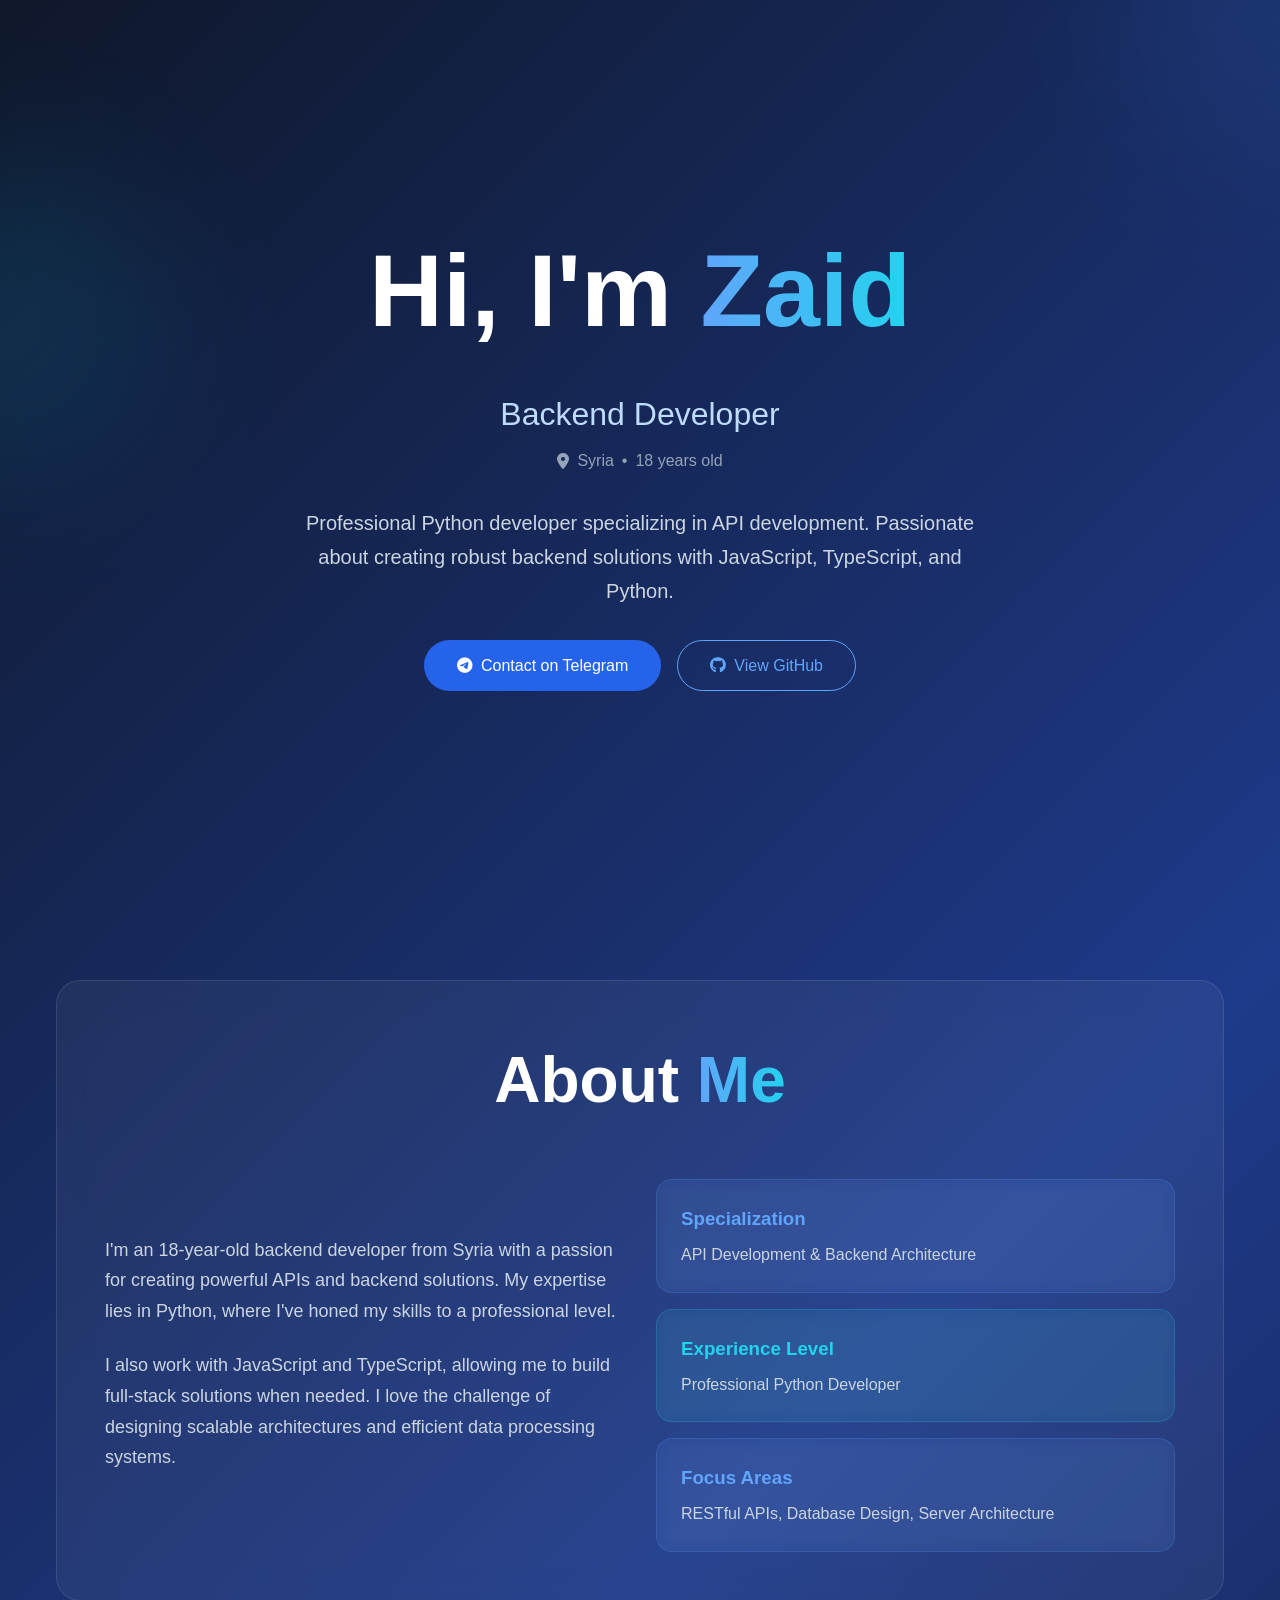
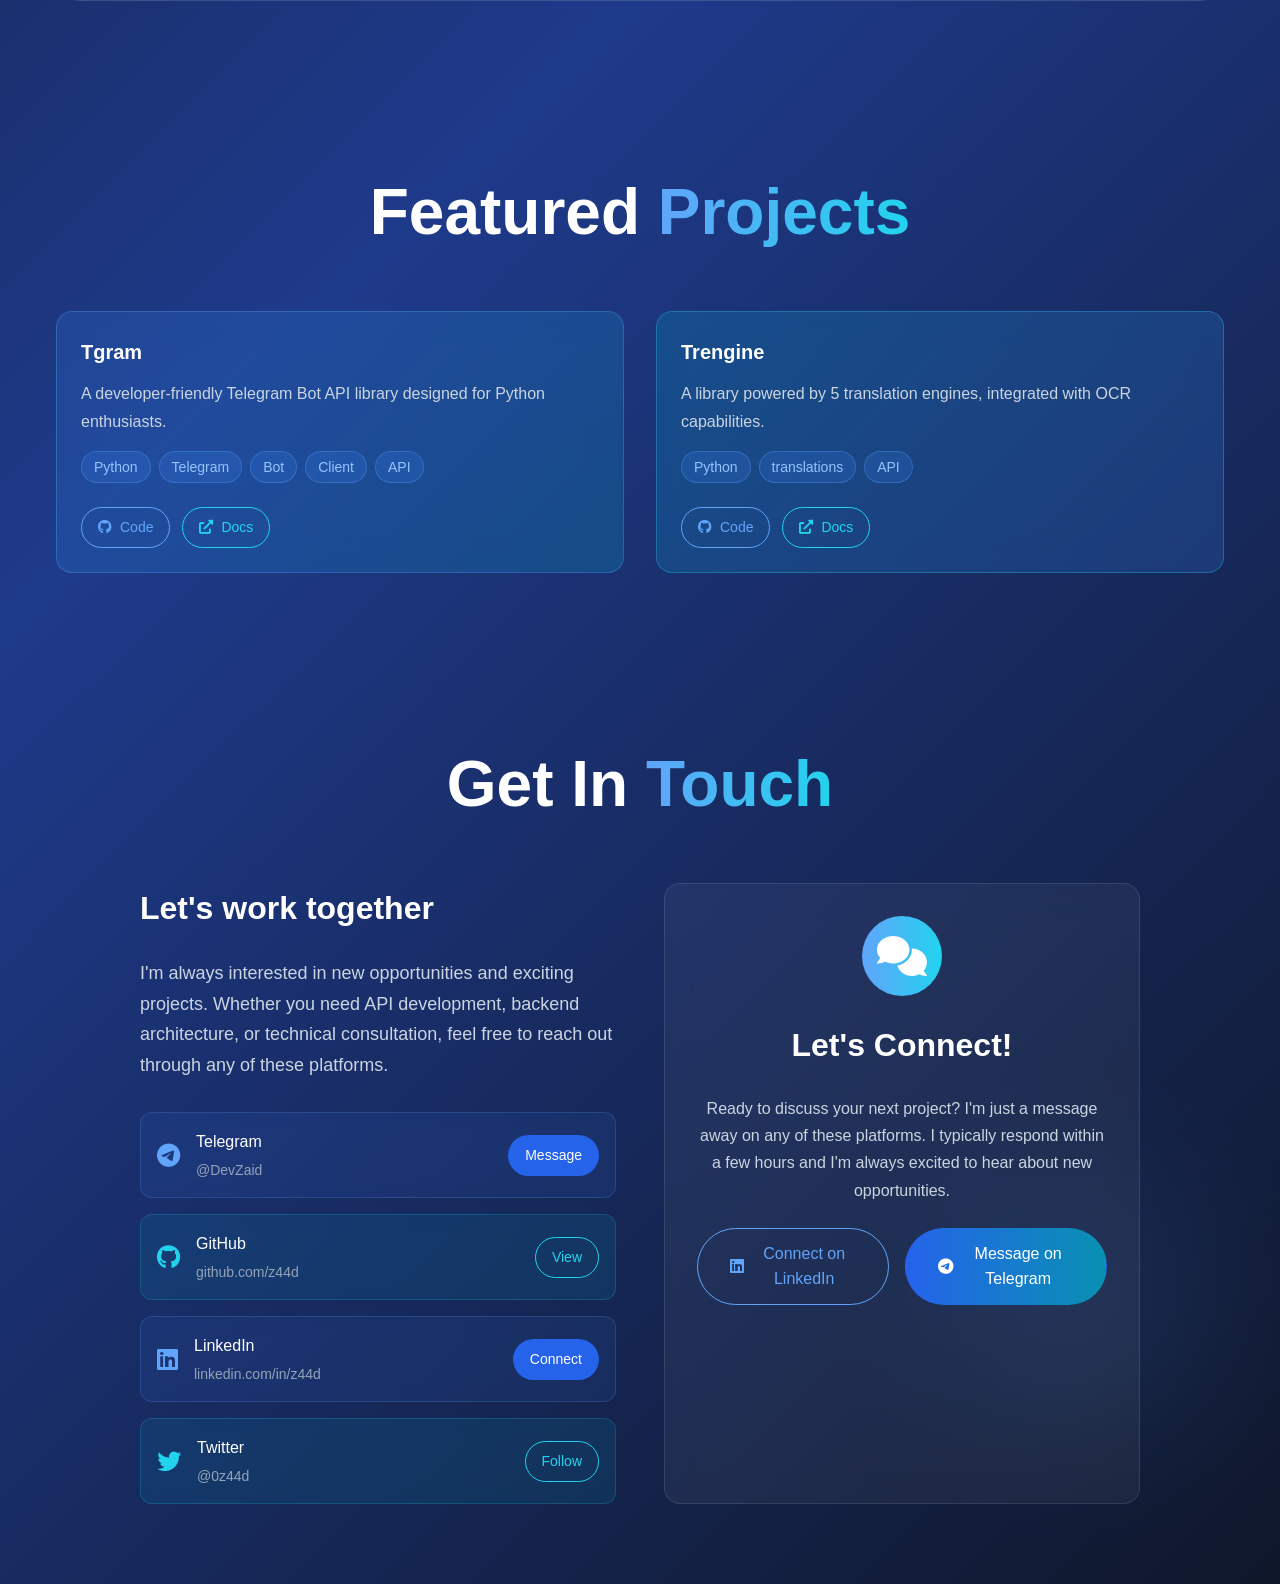
==== commit 90dac55e: "Update index.html" ====
--- a/index.html
+++ b/index.html
@@ -4,6 +4,11 @@
     <meta charset="UTF-8">
     <meta name="viewport" content="width=device-width, initial-scale=1.0">
     <title>Zaid - Backend Developer</title>
+    <meta property="og:description" content=":)" />
+    <meta property="og:type" content="website" />
+    <meta property="og:url" content="https://zaid.pro" />
+    <meta property="og:image" content="https://avatars.githubusercontent.com/u/162994967?v=4" />
+    <link rel="icon" type="image/png" href="https://avatars.githubusercontent.com/u/162994967?v=4">
     <link rel="stylesheet" href="styles.css">
     <link href="https://cdnjs.cloudflare.com/ajax/libs/font-awesome/6.0.0/css/all.min.css" rel="stylesheet">
 </head>
--- a/styles.css
+++ b/styles.css
@@ -0,0 +1,613 @@
+* {
+  margin: 0;
+  padding: 0;
+  box-sizing: border-box;
+}
+
+body {
+  font-family: -apple-system, BlinkMacSystemFont, "Segoe UI", Roboto, sans-serif;
+  line-height: 1.6;
+  color: #ffffff;
+  overflow-x: hidden;
+}
+
+.main-container {
+  min-height: 100vh;
+  background: linear-gradient(135deg, #0f172a 0%, #1e3a8a 50%, #0f172a 100%);
+  position: relative;
+}
+
+.background-effects {
+  position: absolute;
+  inset: 0;
+  overflow: hidden;
+  pointer-events: none;
+}
+
+.blur-orb {
+  position: absolute;
+  border-radius: 50%;
+  filter: blur(80px);
+  opacity: 0.3;
+}
+
+.blur-orb-1 {
+  top: -10rem;
+  right: -10rem;
+  width: 20rem;
+  height: 20rem;
+  background: rgba(59, 130, 246, 0.4);
+}
+
+.blur-orb-2 {
+  top: 10rem;
+  left: -10rem;
+  width: 20rem;
+  height: 20rem;
+  background: rgba(6, 182, 212, 0.4);
+}
+
+.blur-orb-3 {
+  bottom: 10rem;
+  right: 5rem;
+  width: 15rem;
+  height: 15rem;
+  background: rgba(96, 165, 250, 0.4);
+}
+
+.content-wrapper {
+  position: relative;
+  z-index: 10;
+}
+
+.container {
+  max-width: 1200px;
+  margin: 0 auto;
+  padding: 0 1rem;
+}
+
+/* Hero Section */
+.hero-section {
+  min-height: 100vh;
+  display: flex;
+  align-items: center;
+  justify-content: center;
+  padding: 1rem;
+}
+
+.hero-content {
+  text-align: center;
+  max-width: 64rem;
+  margin: 0 auto;
+}
+
+.profile-section {
+  margin-bottom: 2rem;
+}
+
+.profile-image {
+  width: 8rem;
+  height: 8rem;
+  margin: 0 auto 1.5rem;
+  border-radius: 50%;
+  background: linear-gradient(to right, #60a5fa, #22d3ee);
+  padding: 4px;
+}
+
+.profile-inner {
+  width: 100%;
+  height: 100%;
+  border-radius: 50%;
+  background: #0f172a;
+  display: flex;
+  align-items: center;
+  justify-content: center;
+}
+
+.profile-letter {
+  font-size: 2.5rem;
+  font-weight: bold;
+  color: #60a5fa;
+}
+
+.hero-title {
+  font-size: clamp(3rem, 8vw, 7rem);
+  font-weight: bold;
+  margin-bottom: 1rem;
+}
+
+.gradient-text {
+  background: linear-gradient(to right, #60a5fa, #22d3ee);
+  -webkit-background-clip: text;
+  background-clip: text;
+  -webkit-text-fill-color: transparent;
+}
+
+.hero-subtitle {
+  font-size: clamp(1.25rem, 4vw, 2rem);
+  color: #bfdbfe;
+  margin-bottom: 0.5rem;
+}
+
+.hero-location {
+  display: flex;
+  align-items: center;
+  justify-content: center;
+  gap: 0.5rem;
+  color: #94a3b8;
+  margin-bottom: 2rem;
+}
+
+.hero-description {
+  font-size: clamp(1rem, 2vw, 1.25rem);
+  color: #cbd5e1;
+  margin-bottom: 2rem;
+  max-width: 42rem;
+  margin-left: auto;
+  margin-right: auto;
+  line-height: 1.7;
+}
+
+.hero-buttons {
+  display: flex;
+  flex-direction: column;
+  gap: 1rem;
+  align-items: center;
+}
+
+@media (min-width: 640px) {
+  .hero-buttons {
+    flex-direction: row;
+    justify-content: center;
+  }
+}
+
+/* Buttons */
+.btn {
+  display: inline-flex;
+  align-items: center;
+  gap: 0.5rem;
+  padding: 0.75rem 2rem;
+  border-radius: 9999px;
+  text-decoration: none;
+  font-weight: 500;
+  transition: all 0.3s ease;
+  border: 1px solid transparent;
+  cursor: pointer;
+}
+
+.btn-primary {
+  background: #2563eb;
+  color: white;
+}
+
+.btn-primary:hover {
+  background: #1d4ed8;
+}
+
+.btn-outline {
+  background: transparent;
+  color: #60a5fa;
+  border-color: #60a5fa;
+  backdrop-filter: blur(8px);
+}
+
+.btn-outline:hover {
+  background: rgba(96, 165, 250, 0.1);
+}
+
+.btn-large {
+  padding: 1rem 2rem;
+}
+
+.btn-small {
+  padding: 0.5rem 1rem;
+  font-size: 0.875rem;
+}
+
+.btn-gradient {
+  background: linear-gradient(to right, #2563eb, #0891b2);
+  color: white;
+}
+
+.btn-gradient:hover {
+  background: linear-gradient(to right, #1d4ed8, #0e7490);
+}
+
+.btn-outline-blue {
+  background: transparent;
+  color: #60a5fa;
+  border-color: #60a5fa;
+}
+
+.btn-outline-blue:hover {
+  background: rgba(96, 165, 250, 0.1);
+}
+
+.btn-outline-cyan {
+  background: transparent;
+  color: #22d3ee;
+  border-color: #22d3ee;
+}
+
+.btn-outline-cyan:hover {
+  background: rgba(34, 211, 238, 0.1);
+}
+
+/* Sections */
+section {
+  padding: 5rem 0;
+}
+
+.section-title {
+  font-size: clamp(2rem, 5vw, 4rem);
+  font-weight: bold;
+  text-align: center;
+  margin-bottom: 3rem;
+}
+
+/* Glass Card */
+.glass-card {
+  backdrop-filter: blur(16px);
+  background: rgba(255, 255, 255, 0.05);
+  border-radius: 1.5rem;
+  padding: clamp(2rem, 5vw, 3rem);
+  border: 1px solid rgba(255, 255, 255, 0.1);
+}
+
+/* About Section */
+.about-grid {
+  display: grid;
+  gap: 2rem;
+  align-items: center;
+}
+
+@media (min-width: 768px) {
+  .about-grid {
+    grid-template-columns: 1fr 1fr;
+  }
+}
+
+.about-paragraph {
+  color: #cbd5e1;
+  font-size: 1.125rem;
+  line-height: 1.7;
+  margin-bottom: 1.5rem;
+}
+
+.about-cards {
+  display: flex;
+  flex-direction: column;
+  gap: 1rem;
+}
+
+.info-card {
+  backdrop-filter: blur(8px);
+  border-radius: 1rem;
+  padding: 1.5rem;
+  border: 1px solid rgba(96, 165, 250, 0.2);
+}
+
+.info-card.blue {
+  background: rgba(59, 130, 246, 0.1);
+}
+
+.info-card.cyan {
+  background: rgba(6, 182, 212, 0.1);
+  border-color: rgba(34, 211, 238, 0.2);
+}
+
+.info-card h3 {
+  color: #60a5fa;
+  font-weight: 600;
+  margin-bottom: 0.5rem;
+}
+
+.info-card.cyan h3 {
+  color: #22d3ee;
+}
+
+.info-card p {
+  color: #cbd5e1;
+}
+
+/* Skills Section */
+.skills-grid {
+  display: grid;
+  gap: 2rem;
+  max-width: 1200px;
+  margin: 0 auto;
+}
+
+@media (min-width: 768px) {
+  .skills-grid {
+    grid-template-columns: repeat(2, 1fr);
+  }
+}
+
+.skill-card {
+  backdrop-filter: blur(16px);
+  background: rgba(255, 255, 255, 0.05);
+  border-radius: 1rem;
+  padding: 1.5rem;
+  border: 1px solid rgba(255, 255, 255, 0.1);
+}
+
+.skill-header {
+  display: flex;
+  justify-content: space-between;
+  align-items: center;
+  margin-bottom: 0.75rem;
+}
+
+.skill-header h3 {
+  font-size: 1.25rem;
+  font-weight: 600;
+}
+
+.skill-header span {
+  color: #60a5fa;
+  font-weight: 500;
+}
+
+.skill-bar {
+  width: 100%;
+  height: 0.75rem;
+  background: rgba(71, 85, 105, 0.5);
+  border-radius: 9999px;
+  margin-bottom: 1rem;
+  overflow: hidden;
+}
+
+.skill-progress {
+  height: 100%;
+  border-radius: 9999px;
+  transition: width 2s ease-out;
+  width: 0;
+}
+
+.skill-description {
+  color: #94a3b8;
+  font-size: 0.875rem;
+}
+
+/* Projects Section */
+.projects-grid {
+  display: grid;
+  gap: 2rem;
+  max-width: 1200px;
+  margin: 0 auto;
+}
+
+@media (min-width: 768px) {
+  .projects-grid {
+    grid-template-columns: repeat(2, 1fr);
+  }
+}
+
+.project-card {
+  backdrop-filter: blur(16px);
+  border-radius: 1rem;
+  padding: 1.5rem;
+  border: 1px solid rgba(96, 165, 250, 0.3);
+  transition: transform 0.3s ease;
+}
+
+.project-card:hover {
+  transform: scale(1.05);
+}
+
+.project-card.blue-gradient {
+  background: linear-gradient(135deg, rgba(59, 130, 246, 0.2), rgba(6, 182, 212, 0.2));
+}
+
+.project-card.cyan-gradient {
+  background: linear-gradient(135deg, rgba(6, 182, 212, 0.2), rgba(59, 130, 246, 0.2));
+  border-color: rgba(34, 211, 238, 0.3);
+}
+
+.project-card h3 {
+  font-size: 1.25rem;
+  font-weight: bold;
+  margin-bottom: 0.75rem;
+}
+
+.project-card p {
+  color: #cbd5e1;
+  margin-bottom: 1rem;
+  line-height: 1.7;
+}
+
+.tech-tags {
+  display: flex;
+  flex-wrap: wrap;
+  gap: 0.5rem;
+  margin-bottom: 1.5rem;
+}
+
+.tech-tag {
+  padding: 0.25rem 0.75rem;
+  background: rgba(59, 130, 246, 0.2);
+  color: #93c5fd;
+  border-radius: 9999px;
+  font-size: 0.875rem;
+  border: 1px solid rgba(96, 165, 250, 0.3);
+}
+
+.project-buttons {
+  display: flex;
+  gap: 0.75rem;
+}
+
+.projects-cta {
+  text-align: center;
+  margin-top: 3rem;
+}
+
+/* Contact Section */
+.contact-grid {
+  display: grid;
+  gap: 3rem;
+  max-width: 1000px;
+  margin: 0 auto;
+}
+
+@media (min-width: 768px) {
+  .contact-grid {
+    grid-template-columns: 1fr 1fr;
+  }
+}
+
+.contact-info h3 {
+  font-size: 2rem;
+  font-weight: 600;
+  margin-bottom: 1.5rem;
+}
+
+.contact-description {
+  color: #cbd5e1;
+  font-size: 1.125rem;
+  line-height: 1.7;
+  margin-bottom: 2rem;
+}
+
+.contact-methods {
+  display: flex;
+  flex-direction: column;
+  gap: 1rem;
+}
+
+.contact-card {
+  display: flex;
+  align-items: center;
+  gap: 1rem;
+  padding: 1rem;
+  backdrop-filter: blur(8px);
+  border-radius: 0.75rem;
+  border: 1px solid rgba(96, 165, 250, 0.2);
+}
+
+.contact-card.blue {
+  background: rgba(59, 130, 246, 0.1);
+}
+
+.contact-card.cyan {
+  background: rgba(6, 182, 212, 0.1);
+  border-color: rgba(34, 211, 238, 0.2);
+}
+
+.contact-card i {
+  font-size: 1.5rem;
+  color: #60a5fa;
+}
+
+.contact-card.cyan i {
+  color: #22d3ee;
+}
+
+.contact-details {
+  flex: 1;
+}
+
+.contact-details h4 {
+  font-weight: 500;
+  margin-bottom: 0.25rem;
+}
+
+.contact-details p {
+  color: #94a3b8;
+  font-size: 0.875rem;
+}
+
+.contact-cta {
+  backdrop-filter: blur(16px);
+  background: rgba(255, 255, 255, 0.05);
+  border-radius: 1rem;
+  padding: 2rem;
+  border: 1px solid rgba(255, 255, 255, 0.1);
+}
+
+.cta-content {
+  text-align: center;
+}
+
+.cta-icon {
+  width: 5rem;
+  height: 5rem;
+  margin: 0 auto 1.5rem;
+  border-radius: 50%;
+  background: linear-gradient(to right, #60a5fa, #22d3ee);
+  display: flex;
+  align-items: center;
+  justify-content: center;
+}
+
+.cta-icon i {
+  font-size: 2.5rem;
+  color: white;
+}
+
+.cta-content h3 {
+  font-size: 2rem;
+  font-weight: bold;
+  margin-bottom: 1.5rem;
+}
+
+.cta-content p {
+  color: #cbd5e1;
+  line-height: 1.7;
+  margin-bottom: 1.5rem;
+}
+
+.cta-buttons {
+  display: flex;
+  flex-direction: column;
+  gap: 1rem;
+  align-items: center;
+}
+
+@media (min-width: 640px) {
+  .cta-buttons {
+    flex-direction: row;
+    justify-content: center;
+  }
+}
+
+/* Animations */
+@keyframes fadeInUp {
+  from {
+    opacity: 0;
+    transform: translateY(30px);
+  }
+  to {
+    opacity: 1;
+    transform: translateY(0);
+  }
+}
+
+.fade-in-up {
+  animation: fadeInUp 0.6s ease-out;
+}
+
+/* Responsive Design */
+@media (max-width: 768px) {
+  .hero-buttons {
+    flex-direction: column;
+  }
+
+  .about-grid {
+    grid-template-columns: 1fr;
+  }
+
+  .skills-grid {
+    grid-template-columns: 1fr;
+  }
+
+  .projects-grid {
+    grid-template-columns: 1fr;
+  }
+
+  .contact-grid {
+    grid-template-columns: 1fr;
+  }
+}
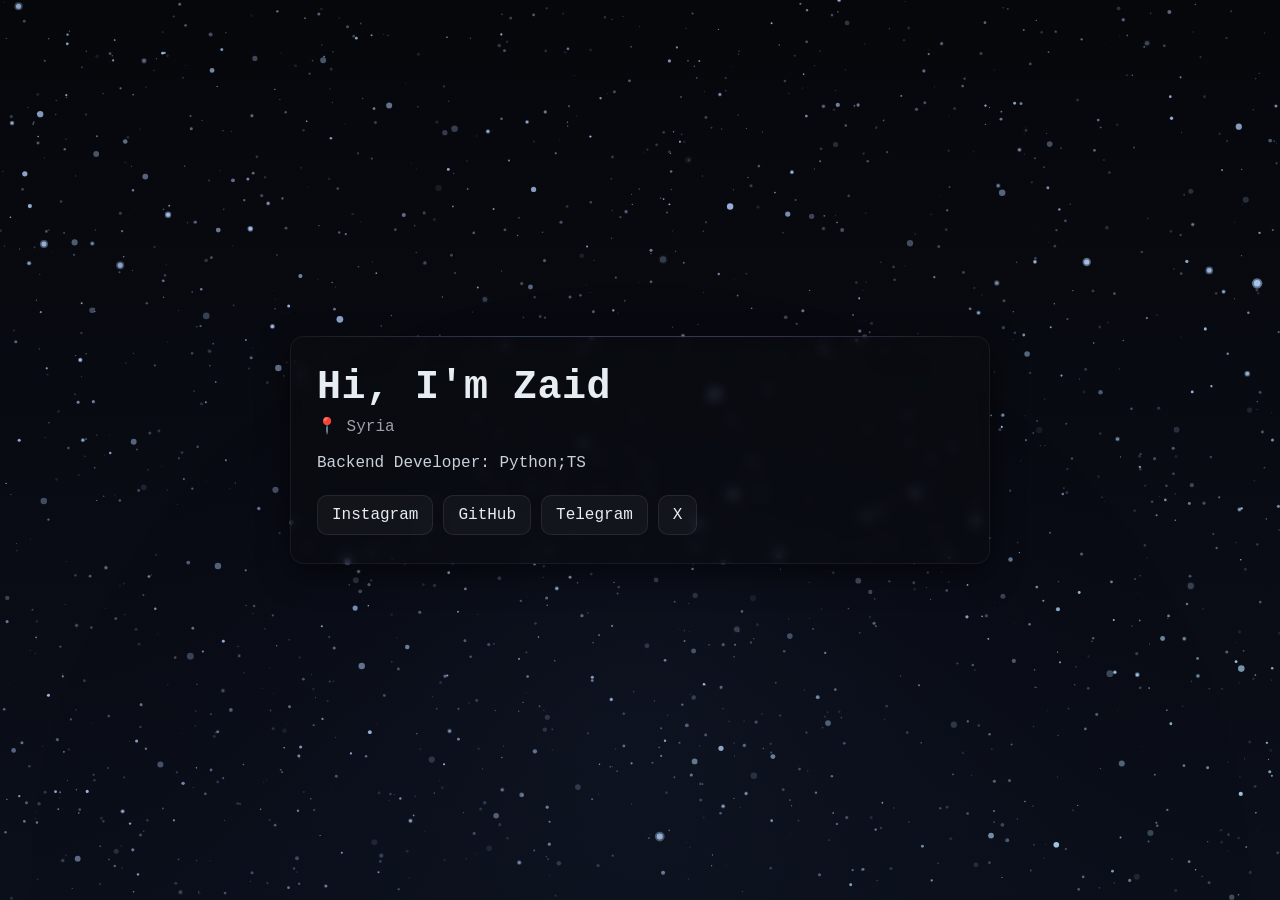
==== commit c9014b68: "up" ====
--- a/index.html
+++ b/index.html
@@ -1,6 +1,6 @@
-<!DOCTYPE html>
+<!doctype html>
 <html lang="en">
-<head>
+  <head>
     <meta charset="UTF-8">
     <meta name="viewport" content="width=device-width, initial-scale=1.0">
     <title>Zaid - Backend Developer</title>
@@ -9,301 +9,37 @@
     <meta property="og:url" content="https://zaid.pro" />
     <meta property="og:image" content="https://avatars.githubusercontent.com/u/162994967?v=4" />
     <link rel="icon" type="image/png" href="https://avatars.githubusercontent.com/u/162994967?v=4">
-    <link rel="stylesheet" href="styles.css">
-    <link href="https://cdnjs.cloudflare.com/ajax/libs/font-awesome/6.0.0/css/all.min.css" rel="stylesheet">
-</head>
-<body>
-    <main class="main-container">
-        <!-- Background blur effects -->
-        <div class="background-effects">
-            <div class="blur-orb blur-orb-1"></div>
-            <div class="blur-orb blur-orb-2"></div>
-            <div class="blur-orb blur-orb-3"></div>
-        </div>
+    <link rel="stylesheet" href="styles.css" />
+  </head>
+  <body>
+    <canvas id="stars" aria-hidden="true"></canvas>
 
-        <div class="content-wrapper">
-            <!-- Hero Section -->
-            <section class="hero-section">
-                <div class="hero-content">
-                    <div class="profile-section">
-                        <!-- <div class="profile-image">
-                            <div class="profile-inner">
-                                <span class="profile-letter">Z</span>
-                            </div>
-                        </div> -->
-                        <h1 class="hero-title">
-                            Hi, I'm <span class="gradient-text">Zaid</span>
-                        </h1>
-                        <p class="hero-subtitle">Backend Developer</p>
-                        <div class="hero-location">
-                            <i class="fas fa-map-marker-alt"></i>
-                            <span>Syria</span>
-                            <span>•</span>
-                            <span>18 years old</span>
-                        </div>
-                    </div>
+    <main class="card" role="main">
+      <header>
+        <h1 id="name">Hi, I'm Zaid</h1>
+        <h2 class="subtitle">📍 Syria</h2>
+      </header>
 
-                    <p class="hero-description">
-                        Professional Python developer specializing in API development. Passionate about creating robust backend
-                        solutions with JavaScript, TypeScript, and Python.
-                    </p>
+      <p class="bio">
+        Backend Developer: Python;TS
+      </p>
 
-                    <div class="hero-buttons">
-                        <a href="https://t.me/DevZaid" target="_blank" class="btn btn-primary">
-                            <i class="fab fa-telegram"></i>
-                            Contact on Telegram
-                        </a>
-                        <a href="https://github.com/z44d" target="_blank" class="btn btn-outline">
-                            <i class="fab fa-github"></i>
-                            View GitHub
-                        </a>
-                    </div>
-                </div>
-            </section>
-
-            <!-- About Section -->
-            <section class="about-section">
-                <div class="container">
-                    <div class="glass-card">
-                        <h2 class="section-title">
-                            About <span class="gradient-text">Me</span>
-                        </h2>
-
-                        <div class="about-grid">
-                            <div class="about-text">
-                                <p class="about-paragraph">
-                                    I'm an 18-year-old backend developer from Syria with a passion for creating powerful APIs and backend
-                                    solutions. My expertise lies in Python, where I've honed my skills to a professional level.
-                                </p>
-                                <p class="about-paragraph">
-                                    I also work with JavaScript and TypeScript, allowing me to build full-stack solutions when needed. I
-                                    love the challenge of designing scalable architectures and efficient data processing systems.
-                                </p>
-                            </div>
-
-                            <div class="about-cards">
-                                <div class="info-card blue">
-                                    <h3>Specialization</h3>
-                                    <p>API Development & Backend Architecture</p>
-                                </div>
-                                <div class="info-card cyan">
-                                    <h3>Experience Level</h3>
-                                    <p>Professional Python Developer</p>
-                                </div>
-                                <div class="info-card blue">
-                                    <h3>Focus Areas</h3>
-                                    <p>RESTful APIs, Database Design, Server Architecture</p>
-                                </div>
-                            </div>
-                        </div>
-                    </div>
-                </div>
-            </section>
-
-            <!-- Skills Section
-            <section class="skills-section">
-                <div class="container">
-                    <h2 class="section-title">
-                        Technical <span class="gradient-text">Skills</span>
-                    </h2>
-
-                    <div class="skills-grid">
-                        <div class="skill-card">
-                            <div class="skill-header">
-                                <h3>Python</h3>
-                                <span>95%</span>
-                            </div>
-                            <div class="skill-bar">
-                                <div class="skill-progress" data-width="95" style="background: linear-gradient(to right, #3b82f6, #2563eb);"></div>
-                            </div>
-                            <p class="skill-description">Professional level - API development, data processing</p>
-                        </div>
-
-                        <div class="skill-card">
-                            <div class="skill-header">
-                                <h3>JavaScript</h3>
-                                <span>85%</span>
-                            </div>
-                            <div class="skill-bar">
-                                <div class="skill-progress" data-width="85" style="background: linear-gradient(to right, #06b6d4, #0891b2);"></div>
-                            </div>
-                            <p class="skill-description">Backend & frontend development</p>
-                        </div>
-
-                        <div class="skill-card">
-                            <div class="skill-header">
-                                <h3>TypeScript</h3>
-                                <span>80%</span>
-                            </div>
-                            <div class="skill-bar">
-                                <div class="skill-progress" data-width="80" style="background: linear-gradient(to right, #60a5fa, #06b6d4);"></div>
-                            </div>
-                            <p class="skill-description">Type-safe development</p>
-                        </div>
-
-                        <div class="skill-card">
-                            <div class="skill-header">
-                                <h3>API Design</h3>
-                                <span>90%</span>
-                            </div>
-                            <div class="skill-bar">
-                                <div class="skill-progress" data-width="90" style="background: linear-gradient(to right, #2563eb, #0891b2);"></div>
-                            </div>
-                            <p class="skill-description">RESTful APIs, GraphQL, WebSocket</p>
-                        </div>
-
-                        <div class="skill-card">
-                            <div class="skill-header">
-                                <h3>Database Design</h3>
-                                <span>85%</span>
-                            </div>
-                            <div class="skill-bar">
-                                <div class="skill-progress" data-width="85" style="background: linear-gradient(to right, #22d3ee, #3b82f6);"></div>
-                            </div>
-                            <p class="skill-description">SQL, NoSQL, optimization</p>
-                        </div>
-
-                        <div class="skill-card">
-                            <div class="skill-header">
-                                <h3>Server Architecture</h3>
-                                <span>80%</span>
-                            </div>
-                            <div class="skill-bar">
-                                <div class="skill-progress" data-width="80" style="background: linear-gradient(to right, #3b82f6, #22d3ee);"></div>
-                            </div>
-                            <p class="skill-description">Scalable backend systems</p>
-                        </div>
-                    </div>
-                </div>
-            </section> -->
-
-            <!-- Projects Section -->
-            <section class="projects-section">
-                <div class="container">
-                    <h2 class="section-title">
-                        Featured <span class="gradient-text">Projects</span>
-                    </h2>
-
-                    <div class="projects-grid">
-                        <div class="project-card blue-gradient">
-                            <h3>Tgram</h3>
-                            <p> A developer-friendly Telegram Bot API library designed for Python enthusiasts. </p>
-                            <div class="tech-tags">
-                                <span class="tech-tag">Python</span>
-                                <span class="tech-tag">Telegram</span>
-                                <span class="tech-tag">Bot</span>
-                                <span class="tech-tag">Client</span>
-                                <span class="tech-tag">API</span>
-                            </div>
-                            <div class="project-buttons">
-                                <a href="https://github.com/z44d/tgram" class="btn btn-small btn-outline-blue">
-                                    <i class="fab fa-github"></i> Code
-                                </a>
-                                <a href="https://z44d.github.io/tgram/" class="btn btn-small btn-outline-cyan">
-                                    <i class="fas fa-external-link-alt"></i> Docs
-                                </a>
-                            </div>
-                        </div>
-
-                        <div class="project-card cyan-gradient">
-                            <h3>Trengine</h3>
-                            <p> A library powered by 5 translation engines, integrated with OCR capabilities. </p>
-                            <div class="tech-tags">
-                                <span class="tech-tag">Python</span>
-                                <span class="tech-tag">translations</span>
-                                <span class="tech-tag">API</span>
-                            </div>
-                            <div class="project-buttons">
-                                <a href="https://github.com/z44d/trengine" class="btn btn-small btn-outline-blue">
-                                    <i class="fab fa-github"></i> Code
-                                </a>
-                                <a href="https://z44d.github.io/trengine/" class="btn btn-small btn-outline-cyan">
-                                    <i class="fas fa-external-link-alt"></i> Docs
-                                </a>
-                            </div>
-                        </div>
-                </div>
-            </section>
-
-            <!-- Contact Section -->
-            <section class="contact-section">
-                <div class="container">
-                    <h2 class="section-title">
-                        Get In <span class="gradient-text">Touch</span>
-                    </h2>
-
-                    <div class="contact-grid">
-                        <div class="contact-info">
-                            <h3>Let's work together</h3>
-                            <p class="contact-description">
-                                I'm always interested in new opportunities and exciting projects. Whether you need API development,
-                                backend architecture, or technical consultation, feel free to reach out through any of these platforms.
-                            </p>
-
-                            <div class="contact-methods">
-                                <div class="contact-card blue">
-                                    <i class="fab fa-telegram"></i>
-                                    <div class="contact-details">
-                                        <h4>Telegram</h4>
-                                        <p>@DevZaid</p>
-                                    </div>
-                                    <a href="https://t.me/DevZaid" target="_blank" class="btn btn-small btn-primary">Message</a>
-                                </div>
-
-                                <div class="contact-card cyan">
-                                    <i class="fab fa-github"></i>
-                                    <div class="contact-details">
-                                        <h4>GitHub</h4>
-                                        <p>github.com/z44d</p>
-                                    </div>
-                                    <a href="https://github.com/z44d" target="_blank" class="btn btn-small btn-outline-cyan">View</a>
-                                </div>
-
-                                <div class="contact-card blue">
-                                    <i class="fab fa-linkedin"></i>
-                                    <div class="contact-details">
-                                        <h4>LinkedIn</h4>
-                                        <p>linkedin.com/in/z44d</p>
-                                    </div>
-                                    <a href="https://linkedin.com/in/z44d" target="_blank" class="btn btn-small btn-primary">Connect</a>
-                                </div>
-
-                                <div class="contact-card cyan">
-                                    <i class="fab fa-twitter"></i>
-                                    <div class="contact-details">
-                                        <h4>Twitter</h4>
-                                        <p>@0z44d</p>
-                                    </div>
-                                    <a href="https://twitter.com/0z44d" target="_blank" class="btn btn-small btn-outline-cyan">Follow</a>
-                                </div>
-                            </div>
-                        </div>
-
-                        <div class="contact-cta">
-                            <div class="cta-content">
-                                <div class="cta-icon">
-                                    <i class="fas fa-comments"></i>
-                                </div>
-                                <h3>Let's Connect!</h3>
-                                <p>Ready to discuss your next project? I'm just a message away on any of these platforms. I typically respond within a few hours and I'm always excited to hear about new opportunities.</p>
-                                <div class="cta-buttons">
-                                    <a href="https://linkedin.com/in/z44d" target="_blank" class="btn btn-outline-blue">
-                                        <i class="fab fa-linkedin"></i>
-                                        Connect on LinkedIn
-                                    </a>
-                                    <a href="https://t.me/DevZaid" target="_blank" class="btn btn-gradient">
-                                        <i class="fab fa-telegram"></i>
-                                        Message on Telegram
-                                    </a>
-                                </div>
-                            </div>
-                        </div>
-                    </div>
-                </div>
-            </section>
-        </div>
+      <nav class="social" aria-label="Social links">
+        <a class="btn" href="https://instagram.com/f._." target="_blank" rel="noopener noreferrer" aria-label="Instagram">
+          <span>Instagram</span>
+        </a>
+        <a class="btn" href="https://github.com/z44d" target="_blank" rel="noopener noreferrer" aria-label="GitHub">
+          <span>GitHub</span>
+        </a>
+        <a class="btn" href="https://t.me/devzaid" target="_blank" rel="noopener noreferrer" aria-label="Telegram">
+          <span>Telegram</span>
+        </a>
+        <a class="btn" href="https://x.com/0z44d" target="_blank" rel="noopener noreferrer" aria-label="Telegram">
+            <span>X</span>
+        </a>
+      </nav>
     </main>
 
-    <script src="script.js"></script>
-</body>
+    <script src="script.js" defer></script>
+  </body>
 </html>
--- a/styles.css
+++ b/styles.css
@@ -1,613 +1,112 @@
-* {
-  margin: 0;
-  padding: 0;
-  box-sizing: border-box;
+/* Monospace, dark gloomy sky theme */
+
+:root {
+  --bg-top: #06070b;         /* near-black */
+  --bg-bottom: #0b0f1a;      /* deep blue-black */
+  --card-bg: rgba(10, 12, 18, 0.6);
+  --card-border: rgba(255, 255, 255, 0.06);
+  --text: #e6edf3;
+  --muted: #9aa4ad;
+  --accent: #7aa2ff;
+  --accent-2: #9b7aff;
+  --btn-bg: rgba(255, 255, 255, 0.04);
+  --btn-border: rgba(255, 255, 255, 0.08);
+  --shadow: 0 10px 30px rgba(0,0,0,0.5);
 }
 
+* { box-sizing: border-box; }
+html, body { height: 100%; }
+
 body {
-  font-family: -apple-system, BlinkMacSystemFont, "Segoe UI", Roboto, sans-serif;
-  line-height: 1.6;
-  color: #ffffff;
-  overflow-x: hidden;
+  margin: 0;
+  font-family: ui-monospace, SFMono-Regular, Menlo, Monaco, Consolas,
+               "Liberation Mono", "Courier New", monospace;
+  color: var(--text);
+  background: linear-gradient(180deg, var(--bg-top), var(--bg-bottom));
+  min-height: 100svh;
+  display: grid;
+  place-items: center;
+  overflow: hidden;
 }
 
-.main-container {
-  min-height: 100vh;
-  background: linear-gradient(135deg, #0f172a 0%, #1e3a8a 50%, #0f172a 100%);
-  position: relative;
+/* Fullscreen canvas for stars */
+#stars {
+  position: fixed;
+  inset: 0;
+  width: 100%;
+  height: 100%;
+  z-index: 0;
 }
 
-.background-effects {
-  position: absolute;
-  inset: 0;
-  overflow: hidden;
-  pointer-events: none;
+/* Content card */
+.card {
+  z-index: 1;
+  width: min(700px, 92vw);
+  padding: 28px 26px;
+  background: var(--card-bg);
+  border: 1px solid var(--card-border);
+  border-radius: 14px;
+  box-shadow: var(--shadow);
+  backdrop-filter: blur(6px);
 }
 
-.blur-orb {
-  position: absolute;
-  border-radius: 50%;
-  filter: blur(80px);
-  opacity: 0.3;
+h1 {
+  margin: 0 0 6px;
+  font-size: clamp(28px, 6vw, 40px);
+  letter-spacing: 0.5px;
 }
 
-.blur-orb-1 {
-  top: -10rem;
-  right: -10rem;
-  width: 20rem;
-  height: 20rem;
-  background: rgba(59, 130, 246, 0.4);
+.subtitle {
+  margin: 0 0 14px;
+  color: var(--muted);
+  font-weight: 500;
+  font-size: clamp(14px, 3vw, 16px);
 }
 
-.blur-orb-2 {
-  top: 10rem;
-  left: -10rem;
-  width: 20rem;
-  height: 20rem;
-  background: rgba(6, 182, 212, 0.4);
+.bio {
+  margin: 8px 0 18px;
+  line-height: 1.7;
+  color: #c9d1d9;
 }
 
-.blur-orb-3 {
-  bottom: 10rem;
-  right: 5rem;
-  width: 15rem;
-  height: 15rem;
-  background: rgba(96, 165, 250, 0.4);
+.social {
+  display: flex;
+  flex-wrap: wrap;
+  gap: 10px;
 }
 
-.content-wrapper {
-  position: relative;
-  z-index: 10;
-}
-
-.container {
-  max-width: 1200px;
-  margin: 0 auto;
-  padding: 0 1rem;
-}
-
-/* Hero Section */
-.hero-section {
-  min-height: 100vh;
-  display: flex;
-  align-items: center;
-  justify-content: center;
-  padding: 1rem;
-}
-
-.hero-content {
-  text-align: center;
-  max-width: 64rem;
-  margin: 0 auto;
-}
-
-.profile-section {
-  margin-bottom: 2rem;
-}
-
-.profile-image {
-  width: 8rem;
-  height: 8rem;
-  margin: 0 auto 1.5rem;
-  border-radius: 50%;
-  background: linear-gradient(to right, #60a5fa, #22d3ee);
-  padding: 4px;
-}
-
-.profile-inner {
-  width: 100%;
-  height: 100%;
-  border-radius: 50%;
-  background: #0f172a;
-  display: flex;
-  align-items: center;
-  justify-content: center;
-}
-
-.profile-letter {
-  font-size: 2.5rem;
-  font-weight: bold;
-  color: #60a5fa;
-}
-
-.hero-title {
-  font-size: clamp(3rem, 8vw, 7rem);
-  font-weight: bold;
-  margin-bottom: 1rem;
-}
-
-.gradient-text {
-  background: linear-gradient(to right, #60a5fa, #22d3ee);
-  -webkit-background-clip: text;
-  background-clip: text;
-  -webkit-text-fill-color: transparent;
-}
-
-.hero-subtitle {
-  font-size: clamp(1.25rem, 4vw, 2rem);
-  color: #bfdbfe;
-  margin-bottom: 0.5rem;
-}
-
-.hero-location {
-  display: flex;
-  align-items: center;
-  justify-content: center;
-  gap: 0.5rem;
-  color: #94a3b8;
-  margin-bottom: 2rem;
-}
-
-.hero-description {
-  font-size: clamp(1rem, 2vw, 1.25rem);
-  color: #cbd5e1;
-  margin-bottom: 2rem;
-  max-width: 42rem;
-  margin-left: auto;
-  margin-right: auto;
-  line-height: 1.7;
-}
-
-.hero-buttons {
-  display: flex;
-  flex-direction: column;
-  gap: 1rem;
-  align-items: center;
-}
-
-@media (min-width: 640px) {
-  .hero-buttons {
-    flex-direction: row;
-    justify-content: center;
-  }
-}
-
-/* Buttons */
 .btn {
   display: inline-flex;
   align-items: center;
-  gap: 0.5rem;
-  padding: 0.75rem 2rem;
-  border-radius: 9999px;
+  gap: 8px;
+  padding: 10px 14px;
+  border-radius: 10px;
+  border: 1px solid var(--btn-border);
+  background: var(--btn-bg);
+  color: var(--text);
   text-decoration: none;
-  font-weight: 500;
-  transition: all 0.3s ease;
-  border: 1px solid transparent;
-  cursor: pointer;
+  transition: transform 0.15s ease, border-color 0.2s ease,
+              background 0.2s ease, color 0.2s ease, box-shadow 0.2s ease;
 }
 
-.btn-primary {
-  background: #2563eb;
-  color: white;
+.btn:hover {
+  transform: translateY(-1px);
+  border-color: rgba(122, 162, 255, 0.45);
+  background: linear-gradient(180deg, rgba(122,162,255,0.08), rgba(155,122,255,0.08));
+  box-shadow: 0 6px 16px rgba(122,162,255,0.18);
 }
 
-.btn-primary:hover {
-  background: #1d4ed8;
+/* Subtle animated accent border at top */
+.card::before {
+  content: "";
+  position: absolute;
+  inset: -1px -1px auto -1px;
+  height: 1px;
+  background: linear-gradient(90deg, transparent, var(--accent), var(--accent-2), transparent);
+  opacity: 0.25;
+  filter: blur(0.3px);
 }
 
-.btn-outline {
-  background: transparent;
-  color: #60a5fa;
-  border-color: #60a5fa;
-  backdrop-filter: blur(8px);
+@media (prefers-reduced-motion: reduce) {
+  .btn { transition: none; }
 }
-
-.btn-outline:hover {
-  background: rgba(96, 165, 250, 0.1);
-}
-
-.btn-large {
-  padding: 1rem 2rem;
-}
-
-.btn-small {
-  padding: 0.5rem 1rem;
-  font-size: 0.875rem;
-}
-
-.btn-gradient {
-  background: linear-gradient(to right, #2563eb, #0891b2);
-  color: white;
-}
-
-.btn-gradient:hover {
-  background: linear-gradient(to right, #1d4ed8, #0e7490);
-}
-
-.btn-outline-blue {
-  background: transparent;
-  color: #60a5fa;
-  border-color: #60a5fa;
-}
-
-.btn-outline-blue:hover {
-  background: rgba(96, 165, 250, 0.1);
-}
-
-.btn-outline-cyan {
-  background: transparent;
-  color: #22d3ee;
-  border-color: #22d3ee;
-}
-
-.btn-outline-cyan:hover {
-  background: rgba(34, 211, 238, 0.1);
-}
-
-/* Sections */
-section {
-  padding: 5rem 0;
-}
-
-.section-title {
-  font-size: clamp(2rem, 5vw, 4rem);
-  font-weight: bold;
-  text-align: center;
-  margin-bottom: 3rem;
-}
-
-/* Glass Card */
-.glass-card {
-  backdrop-filter: blur(16px);
-  background: rgba(255, 255, 255, 0.05);
-  border-radius: 1.5rem;
-  padding: clamp(2rem, 5vw, 3rem);
-  border: 1px solid rgba(255, 255, 255, 0.1);
-}
-
-/* About Section */
-.about-grid {
-  display: grid;
-  gap: 2rem;
-  align-items: center;
-}
-
-@media (min-width: 768px) {
-  .about-grid {
-    grid-template-columns: 1fr 1fr;
-  }
-}
-
-.about-paragraph {
-  color: #cbd5e1;
-  font-size: 1.125rem;
-  line-height: 1.7;
-  margin-bottom: 1.5rem;
-}
-
-.about-cards {
-  display: flex;
-  flex-direction: column;
-  gap: 1rem;
-}
-
-.info-card {
-  backdrop-filter: blur(8px);
-  border-radius: 1rem;
-  padding: 1.5rem;
-  border: 1px solid rgba(96, 165, 250, 0.2);
-}
-
-.info-card.blue {
-  background: rgba(59, 130, 246, 0.1);
-}
-
-.info-card.cyan {
-  background: rgba(6, 182, 212, 0.1);
-  border-color: rgba(34, 211, 238, 0.2);
-}
-
-.info-card h3 {
-  color: #60a5fa;
-  font-weight: 600;
-  margin-bottom: 0.5rem;
-}
-
-.info-card.cyan h3 {
-  color: #22d3ee;
-}
-
-.info-card p {
-  color: #cbd5e1;
-}
-
-/* Skills Section */
-.skills-grid {
-  display: grid;
-  gap: 2rem;
-  max-width: 1200px;
-  margin: 0 auto;
-}
-
-@media (min-width: 768px) {
-  .skills-grid {
-    grid-template-columns: repeat(2, 1fr);
-  }
-}
-
-.skill-card {
-  backdrop-filter: blur(16px);
-  background: rgba(255, 255, 255, 0.05);
-  border-radius: 1rem;
-  padding: 1.5rem;
-  border: 1px solid rgba(255, 255, 255, 0.1);
-}
-
-.skill-header {
-  display: flex;
-  justify-content: space-between;
-  align-items: center;
-  margin-bottom: 0.75rem;
-}
-
-.skill-header h3 {
-  font-size: 1.25rem;
-  font-weight: 600;
-}
-
-.skill-header span {
-  color: #60a5fa;
-  font-weight: 500;
-}
-
-.skill-bar {
-  width: 100%;
-  height: 0.75rem;
-  background: rgba(71, 85, 105, 0.5);
-  border-radius: 9999px;
-  margin-bottom: 1rem;
-  overflow: hidden;
-}
-
-.skill-progress {
-  height: 100%;
-  border-radius: 9999px;
-  transition: width 2s ease-out;
-  width: 0;
-}
-
-.skill-description {
-  color: #94a3b8;
-  font-size: 0.875rem;
-}
-
-/* Projects Section */
-.projects-grid {
-  display: grid;
-  gap: 2rem;
-  max-width: 1200px;
-  margin: 0 auto;
-}
-
-@media (min-width: 768px) {
-  .projects-grid {
-    grid-template-columns: repeat(2, 1fr);
-  }
-}
-
-.project-card {
-  backdrop-filter: blur(16px);
-  border-radius: 1rem;
-  padding: 1.5rem;
-  border: 1px solid rgba(96, 165, 250, 0.3);
-  transition: transform 0.3s ease;
-}
-
-.project-card:hover {
-  transform: scale(1.05);
-}
-
-.project-card.blue-gradient {
-  background: linear-gradient(135deg, rgba(59, 130, 246, 0.2), rgba(6, 182, 212, 0.2));
-}
-
-.project-card.cyan-gradient {
-  background: linear-gradient(135deg, rgba(6, 182, 212, 0.2), rgba(59, 130, 246, 0.2));
-  border-color: rgba(34, 211, 238, 0.3);
-}
-
-.project-card h3 {
-  font-size: 1.25rem;
-  font-weight: bold;
-  margin-bottom: 0.75rem;
-}
-
-.project-card p {
-  color: #cbd5e1;
-  margin-bottom: 1rem;
-  line-height: 1.7;
-}
-
-.tech-tags {
-  display: flex;
-  flex-wrap: wrap;
-  gap: 0.5rem;
-  margin-bottom: 1.5rem;
-}
-
-.tech-tag {
-  padding: 0.25rem 0.75rem;
-  background: rgba(59, 130, 246, 0.2);
-  color: #93c5fd;
-  border-radius: 9999px;
-  font-size: 0.875rem;
-  border: 1px solid rgba(96, 165, 250, 0.3);
-}
-
-.project-buttons {
-  display: flex;
-  gap: 0.75rem;
-}
-
-.projects-cta {
-  text-align: center;
-  margin-top: 3rem;
-}
-
-/* Contact Section */
-.contact-grid {
-  display: grid;
-  gap: 3rem;
-  max-width: 1000px;
-  margin: 0 auto;
-}
-
-@media (min-width: 768px) {
-  .contact-grid {
-    grid-template-columns: 1fr 1fr;
-  }
-}
-
-.contact-info h3 {
-  font-size: 2rem;
-  font-weight: 600;
-  margin-bottom: 1.5rem;
-}
-
-.contact-description {
-  color: #cbd5e1;
-  font-size: 1.125rem;
-  line-height: 1.7;
-  margin-bottom: 2rem;
-}
-
-.contact-methods {
-  display: flex;
-  flex-direction: column;
-  gap: 1rem;
-}
-
-.contact-card {
-  display: flex;
-  align-items: center;
-  gap: 1rem;
-  padding: 1rem;
-  backdrop-filter: blur(8px);
-  border-radius: 0.75rem;
-  border: 1px solid rgba(96, 165, 250, 0.2);
-}
-
-.contact-card.blue {
-  background: rgba(59, 130, 246, 0.1);
-}
-
-.contact-card.cyan {
-  background: rgba(6, 182, 212, 0.1);
-  border-color: rgba(34, 211, 238, 0.2);
-}
-
-.contact-card i {
-  font-size: 1.5rem;
-  color: #60a5fa;
-}
-
-.contact-card.cyan i {
-  color: #22d3ee;
-}
-
-.contact-details {
-  flex: 1;
-}
-
-.contact-details h4 {
-  font-weight: 500;
-  margin-bottom: 0.25rem;
-}
-
-.contact-details p {
-  color: #94a3b8;
-  font-size: 0.875rem;
-}
-
-.contact-cta {
-  backdrop-filter: blur(16px);
-  background: rgba(255, 255, 255, 0.05);
-  border-radius: 1rem;
-  padding: 2rem;
-  border: 1px solid rgba(255, 255, 255, 0.1);
-}
-
-.cta-content {
-  text-align: center;
-}
-
-.cta-icon {
-  width: 5rem;
-  height: 5rem;
-  margin: 0 auto 1.5rem;
-  border-radius: 50%;
-  background: linear-gradient(to right, #60a5fa, #22d3ee);
-  display: flex;
-  align-items: center;
-  justify-content: center;
-}
-
-.cta-icon i {
-  font-size: 2.5rem;
-  color: white;
-}
-
-.cta-content h3 {
-  font-size: 2rem;
-  font-weight: bold;
-  margin-bottom: 1.5rem;
-}
-
-.cta-content p {
-  color: #cbd5e1;
-  line-height: 1.7;
-  margin-bottom: 1.5rem;
-}
-
-.cta-buttons {
-  display: flex;
-  flex-direction: column;
-  gap: 1rem;
-  align-items: center;
-}
-
-@media (min-width: 640px) {
-  .cta-buttons {
-    flex-direction: row;
-    justify-content: center;
-  }
-}
-
-/* Animations */
-@keyframes fadeInUp {
-  from {
-    opacity: 0;
-    transform: translateY(30px);
-  }
-  to {
-    opacity: 1;
-    transform: translateY(0);
-  }
-}
-
-.fade-in-up {
-  animation: fadeInUp 0.6s ease-out;
-}
-
-/* Responsive Design */
-@media (max-width: 768px) {
-  .hero-buttons {
-    flex-direction: column;
-  }
-
-  .about-grid {
-    grid-template-columns: 1fr;
-  }
-
-  .skills-grid {
-    grid-template-columns: 1fr;
-  }
-
-  .projects-grid {
-    grid-template-columns: 1fr;
-  }
-
-  .contact-grid {
-    grid-template-columns: 1fr;
-  }
-}
